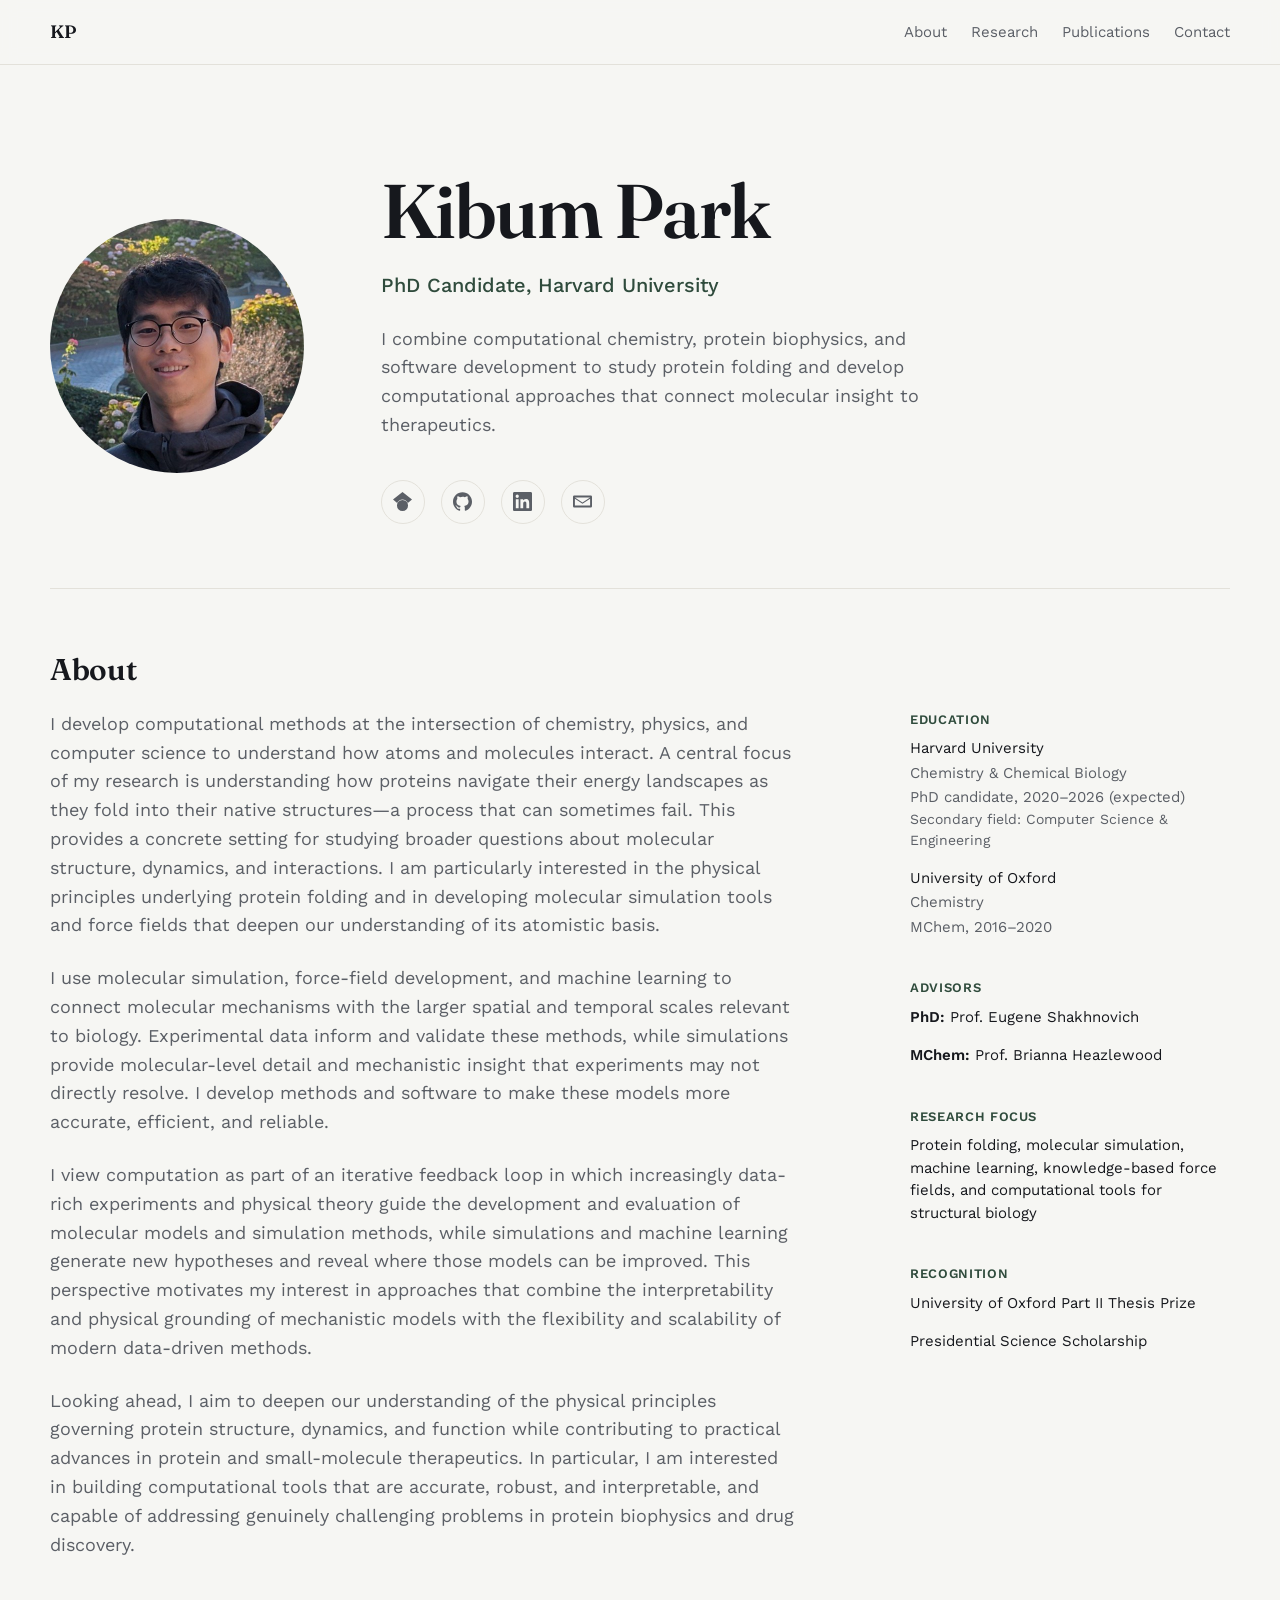
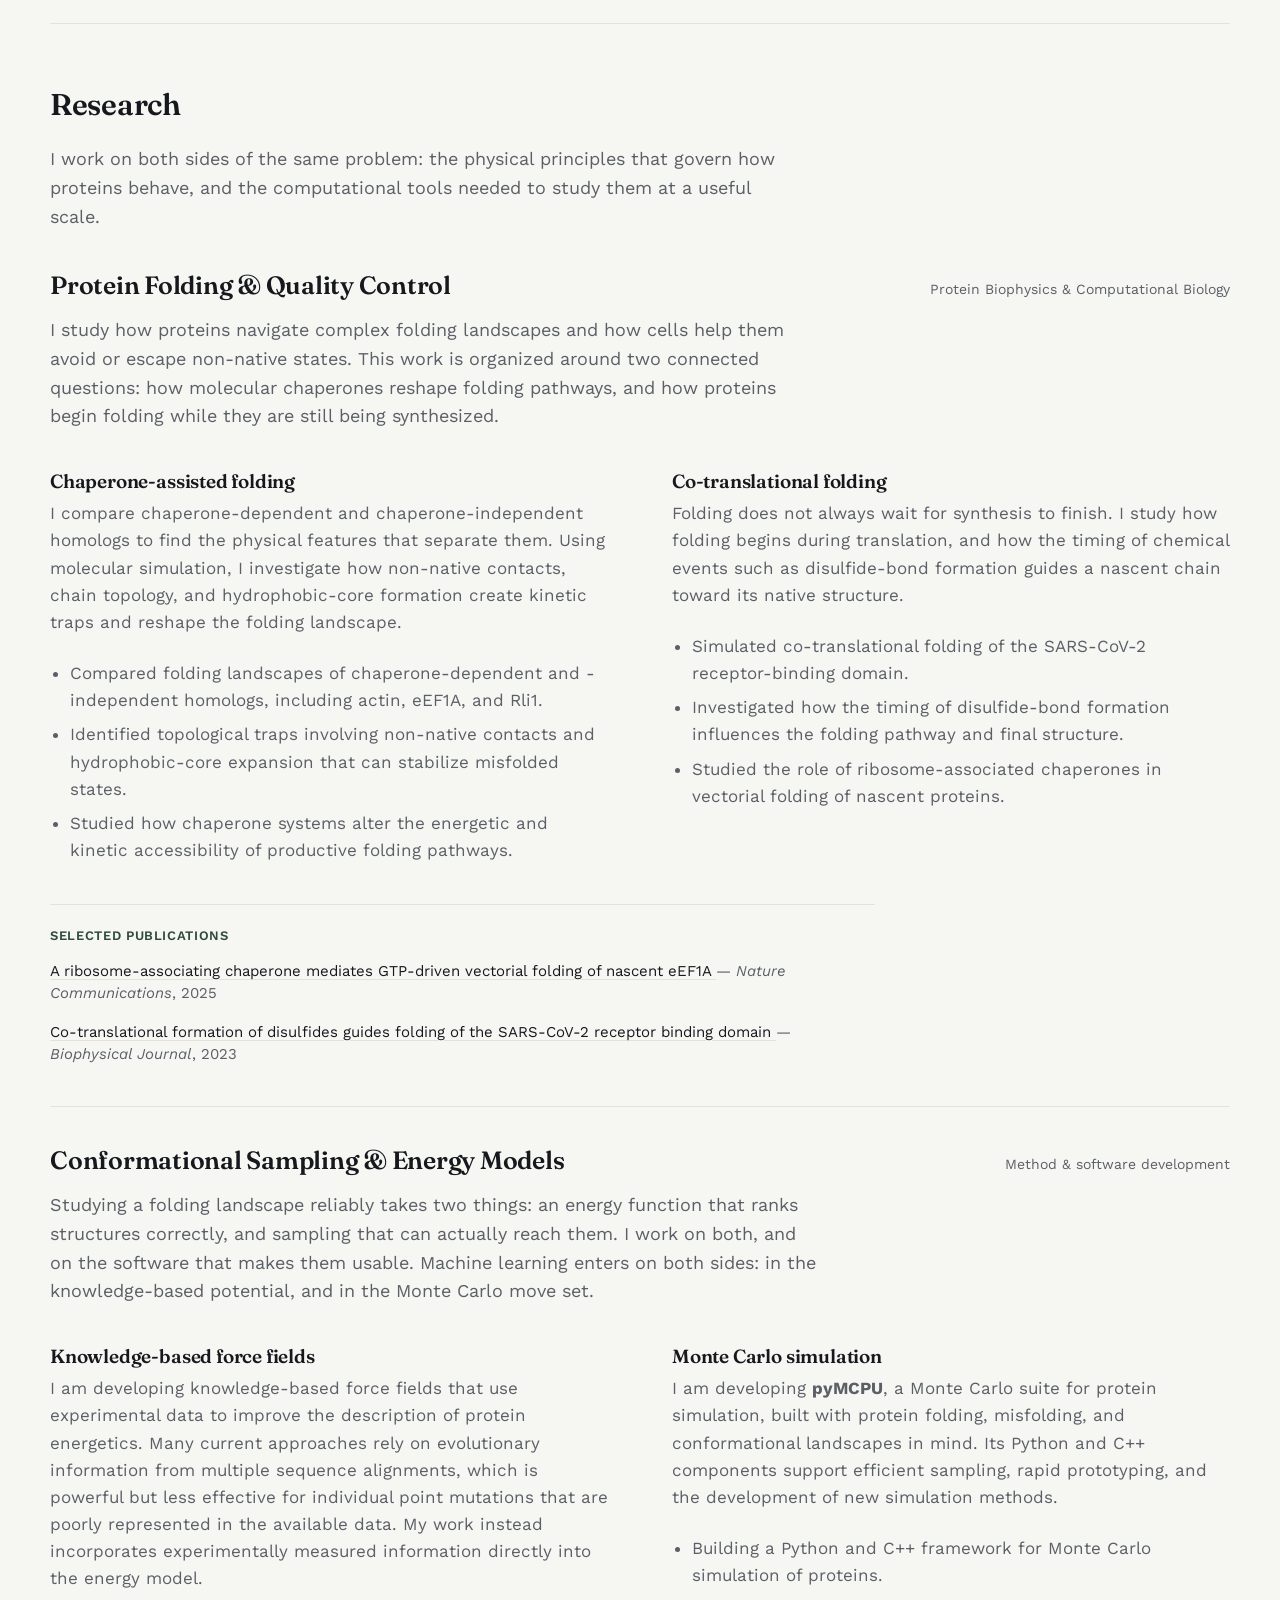
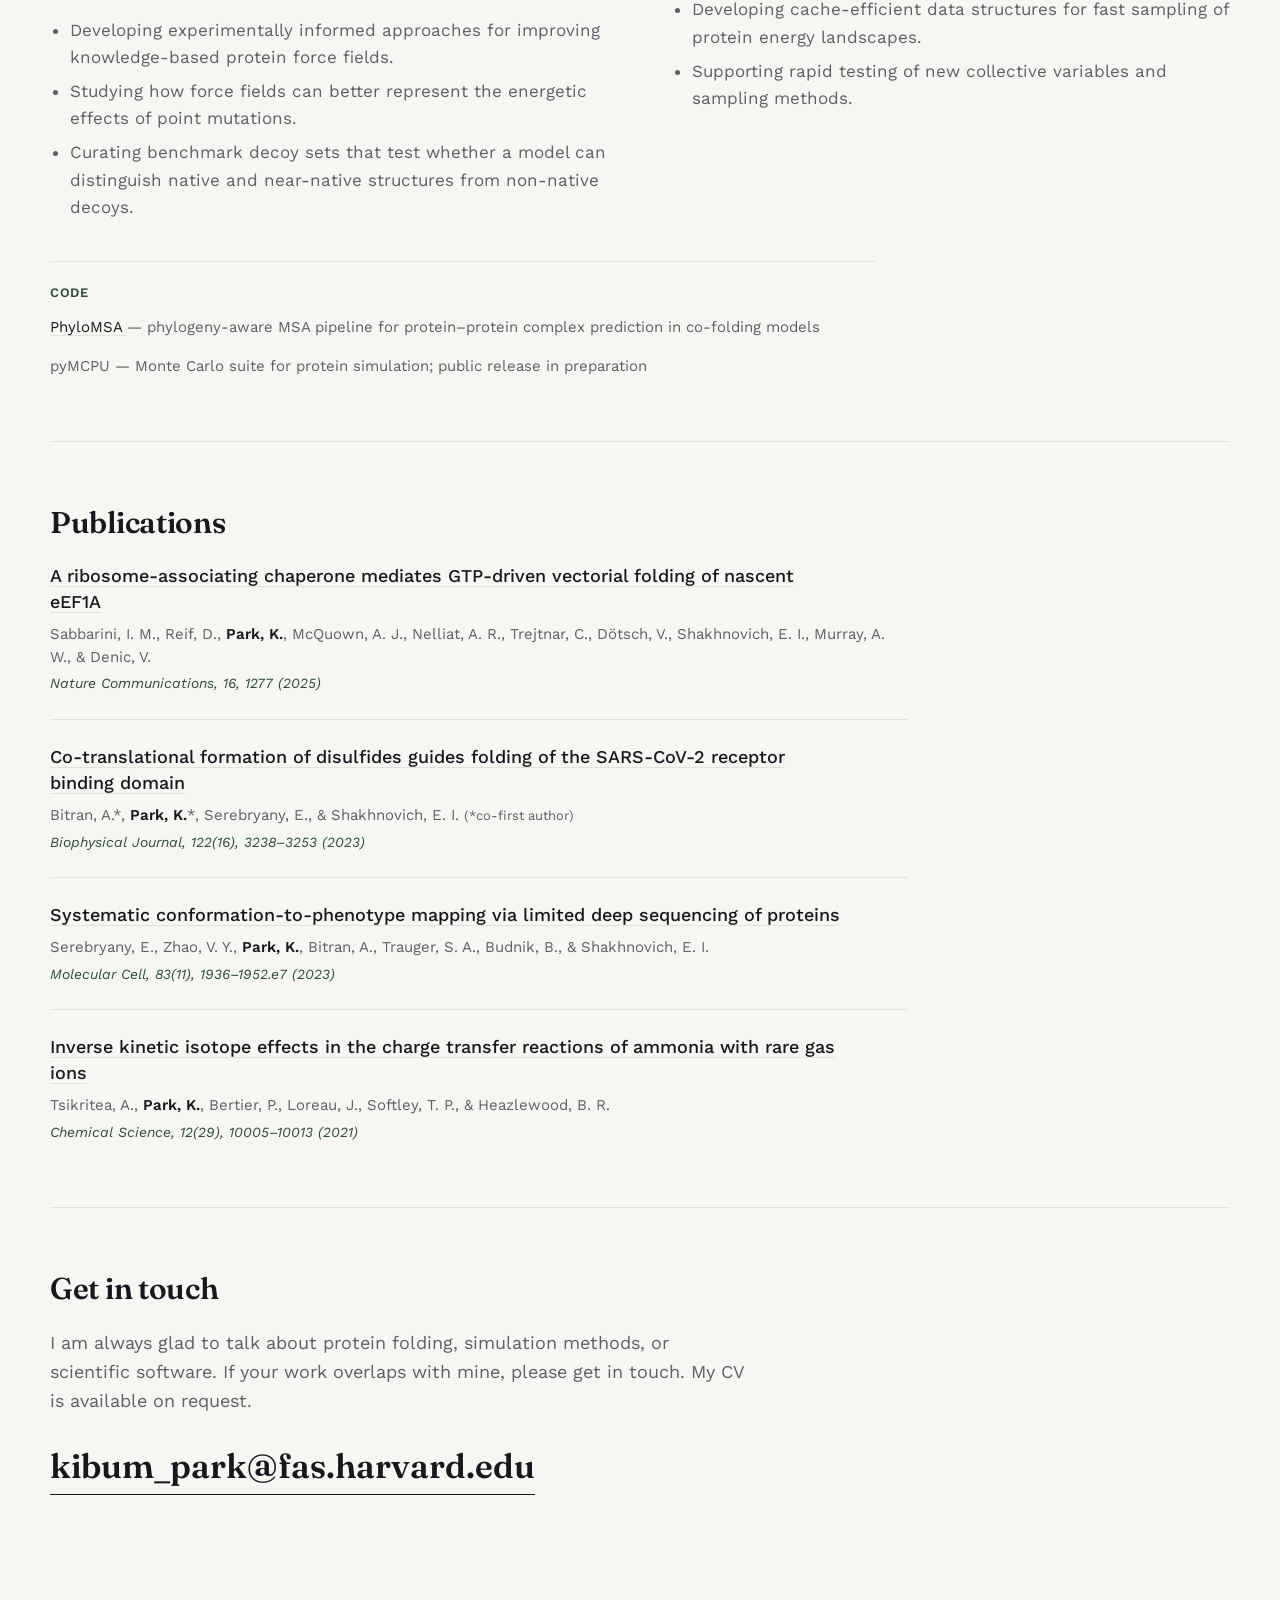
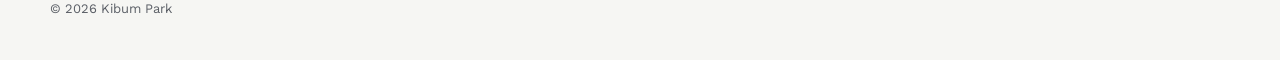
==== index.html @ ed10f39c "About section updated" ====
<!doctype html>
<html lang="en">
<head>
  <meta charset="UTF-8" />
  <meta name="viewport" content="width=device-width, initial-scale=1.0" />

  <title>Kibum Park — Computational Chemistry and Protein Biophysics</title>

  <meta
    name="description"
    content="Kibum Park is a computational chemist (PhD candidate at Harvard) studying protein folding and quality control specialized in molecular simulation, knowledge-based force fields development, and scientific software engineering."
  />
  <meta name="author" content="Kibum Park" />
  <link rel="canonical" href="https://kibumpark-chem.github.io/" />

  <meta property="og:type" content="website" />
  <meta property="og:url" content="https://kibumpark-chem.github.io/" />
  <meta property="og:title" content="Kibum Park — Computational Chemistry and Protein Biophysics" />
  <meta
    property="og:description"
    content="PhD candidate at Harvard studying protein folding and quality control through molecular simulation, knowledge-based force fields, and scientific software development."
  />
  <meta property="og:image" content="https://kibumpark-chem.github.io/resources/main/photo.jpg" />
  <meta name="twitter:card" content="summary" />

  <link rel="preconnect" href="https://fonts.googleapis.com" />
  <link rel="preconnect" href="https://fonts.gstatic.com" crossorigin />

  <link
    href="https://fonts.googleapis.com/css2?family=Fraunces:opsz,wght@9..144,600&family=Work+Sans:wght@400;500;600&display=swap"
    rel="stylesheet"
  />

  <link rel="stylesheet" href="style.css" />
</head>

<body>
  <a class="skip-link" href="#main">Skip to content</a>

  <header class="site-header">
    <div class="wrap header-row">
      <a class="mark" href="#top" aria-label="Back to top">KP</a>

      <nav class="nav" aria-label="Primary navigation">
        <a href="#about">About</a>
        <a href="#research">Research</a>
        <a href="#publications">Publications</a>
        <a href="#contact">Contact</a>
      </nav>
    </div>
  </header>

  <main id="main">

    <!-- Hero -->
    <section id="top" class="hero wrap">
      <div class="hero-inner">
        <img
          class="avatar reveal"
          style="--d:0"
          src="resources/main/photo.jpg"
          alt="Portrait of Kibum Park"
          width="508"
          height="508"
        />

        <div class="hero-text">
          <h1 class="hero-name">
            <span class="reveal" style="--d:1">Kibum Park</span>
          </h1>

          <p class="hero-role reveal" style="--d:2">
            PhD Candidate, Harvard University
          </p>

          <p class="hero-line reveal" style="--d:3">
            I combine computational chemistry, protein biophysics, and software development to study protein folding and develop computational approaches that connect molecular insight to therapeutics.
          </p>

          <ul class="hero-social reveal" style="--d:4">
            <li>
              <a
                href="https://scholar.google.com/citations?user=rkS5slAAAAAJ"
                target="_blank"
                rel="noopener"
                aria-label="Google Scholar profile"
                title="Google Scholar"
              >
                <svg viewBox="0 0 24 24" aria-hidden="true" focusable="false">
                  <path d="M5.242 13.769L0 9.5 12 0l12 9.5-5.242 4.269C17.548 11.249 14.978 9.5 12 9.5c-2.977 0-5.548 1.748-6.758 4.269zM12 10a7 7 0 1 0 0 14 7 7 0 0 0 0-14z" />
                </svg>
              </a>
            </li>

            <li>
              <a
                href="https://github.com/kibumpark-chem"
                target="_blank"
                rel="noopener"
                aria-label="GitHub profile"
                title="GitHub"
              >
                <svg viewBox="0 0 24 24" aria-hidden="true" focusable="false">
                  <path d="M12 .297c-6.63 0-12 5.373-12 12 0 5.303 3.438 9.8 8.205 11.385.6.113.82-.258.82-.577 0-.285-.01-1.04-.015-2.04-3.338.724-4.042-1.61-4.042-1.61C4.422 18.07 3.633 17.7 3.633 17.7c-1.087-.744.084-.729.084-.729 1.205.084 1.838 1.236 1.838 1.236 1.07 1.835 2.809 1.305 3.495.998.108-.776.417-1.305.76-1.605-2.665-.3-5.466-1.332-5.466-5.93 0-1.31.465-2.38 1.235-3.22-.135-.303-.54-1.523.105-3.176 0 0 1.005-.322 3.3 1.23a11.5 11.5 0 0 1 3-.405c1.02.006 2.04.138 3 .405 2.28-1.552 3.285-1.23 3.285-1.23.645 1.653.24 2.873.12 3.176.765.84 1.23 1.91 1.23 3.22 0 4.61-2.805 5.625-5.475 5.92.42.36.81 1.096.81 2.22 0 1.606-.015 2.896-.015 3.286 0 .315.21.69.825.57C20.565 22.092 24 17.592 24 12.297c0-6.627-5.373-12-12-12" />
                </svg>
              </a>
            </li>

            <li>
              <a
                href="https://www.linkedin.com/in/kibum-park/"
                target="_blank"
                rel="noopener"
                aria-label="LinkedIn profile"
                title="LinkedIn"
              >
                <svg viewBox="0 0 24 24" aria-hidden="true" focusable="false">
                  <path d="M20.447 20.452h-3.554v-5.569c0-1.328-.027-3.037-1.852-3.037-1.853 0-2.136 1.445-2.136 2.939v5.667H9.351V9h3.414v1.561h.046c.477-.9 1.637-1.85 3.37-1.85 3.601 0 4.267 2.37 4.267 5.455v6.286zM5.337 7.433a2.062 2.062 0 1 1 0-4.125 2.062 2.062 0 0 1 0 4.125zm1.782 13.019H3.555V9h3.564v11.452zM22.225 0H1.771C.792 0 0 .774 0 1.729v20.542C0 23.227.792 24 1.771 24h20.451C23.2 24 24 23.227 24 22.271V1.729C24 .774 23.2 0 22.222 0h.003z" />
                </svg>
              </a>
            </li>

            <li>
              <a
                href="mailto:kibum_park@fas.harvard.edu"
                aria-label="Email Kibum Park"
                title="Email"
              >
                <svg viewBox="0 0 24 24" aria-hidden="true" focusable="false">
                  <path d="M1.5 4.5h21A1.5 1.5 0 0 1 24 6v12a1.5 1.5 0 0 1-1.5 1.5h-21A1.5 1.5 0 0 1 0 18V6a1.5 1.5 0 0 1 1.5-1.5zm.9 2.4L12 13.2l9.6-6.3H2.4zM21.6 17.1V8.4L12 14.7 2.4 8.4v8.7h19.2z" />
                </svg>
              </a>
            </li>
          </ul>
        </div>
      </div>
    </section>

    <!-- About -->
    <section id="about" class="about wrap">
      <h2>About</h2>

      <div class="about-grid">
        <div class="about-bio">
          <p>
            I develop computational methods at the intersection of chemistry, physics, and computer science to understand how atoms and molecules interact. A central focus of my research is understanding how proteins navigate their energy landscapes as they fold into their native structures—a process that can sometimes fail. This provides a concrete setting for studying broader questions about molecular structure, dynamics, and interactions. I am particularly interested in the physical principles underlying protein folding and in developing molecular simulation tools and force fields that deepen our understanding of its atomistic basis.
          </p>

          <p>
            I use molecular simulation, force-field development, and machine learning to connect molecular mechanisms with the larger spatial and temporal scales relevant to biology. Experimental data inform and validate these methods, while simulations provide molecular-level detail and mechanistic insight that experiments may not directly resolve. I develop methods and software to make these models more accurate, efficient, and reliable.
          </p>

          <p>
            I view computation as part of an iterative feedback loop in which increasingly data-rich experiments and physical theory guide the development and evaluation of molecular models and simulation methods, while simulations and machine learning generate new hypotheses and reveal where those models can be improved. This perspective motivates my interest in approaches that combine the interpretability and physical grounding of mechanistic models with the flexibility and scalability of modern data-driven methods.
          </p>

          <p>
            Looking ahead, I aim to deepen our understanding of the physical principles governing protein structure, dynamics, and function while contributing to practical advances in protein and small-molecule therapeutics. In particular, I am interested in building computational tools that are accurate, robust, and interpretable, and capable of addressing genuinely challenging problems in protein biophysics and drug discovery.
          </p>
        </div>

        <dl class="about-facts">
          <div>
            <dt>Education</dt>

            <dd>
              Harvard University
              <span class="fact-meta">Chemistry &amp; Chemical Biology</span>
              <span class="fact-meta">PhD candidate, 2020&ndash;2026 (expected)</span>
              <span class="fact-detail">
                Secondary field: Computer Science &amp; Engineering
              </span>
            </dd>

            <dd>
              University of Oxford
              <span class="fact-meta">Chemistry</span>
              <span class="fact-meta">MChem, 2016&ndash;2020</span>
            </dd>
          </div>

          <div>
            <dt>Advisors</dt>

            <dd><span class="fact-label">PhD:</span> Prof. Eugene Shakhnovich</dd>
            <dd><span class="fact-label">MChem:</span> Prof. Brianna Heazlewood</dd>
          </div>

          <div>
            <dt>Research focus</dt>

            <dd>
              Protein folding, molecular simulation, machine learning,
              knowledge-based force fields, and computational tools for
              structural biology
            </dd>
          </div>

          <div>
            <dt>Recognition</dt>

            <dd>University of Oxford Part II Thesis Prize</dd>
            <dd>Presidential Science Scholarship</dd>
          </div>
        </dl>
      </div>
    </section>

    <!-- Research -->
    <section id="research" class="work wrap">
      <h2>Research</h2>

      <p class="section-intro">
        I work on both sides of the same problem: the physical principles that
        govern how proteins behave, and the computational tools needed to study
        them at a useful scale.
      </p>

      <ul class="project-list">

        <!-- Project 1 -->
        <li class="project">
          <div class="project-head">
            <h3>Protein Folding &amp; Quality Control</h3>
            <span class="project-meta">Protein Biophysics &amp; Computational Biology</span>
          </div>

          <p class="project-desc">
            I study how proteins navigate complex folding landscapes and how
            cells help them avoid or escape non-native states. This work is
            organized around two connected questions: how molecular chaperones
            reshape folding pathways, and how proteins begin folding while they
            are still being synthesized.
          </p>

          <div class="project-subtopics">

            <div class="project-subtopic">
              <h4>Chaperone-assisted folding</h4>

              <p>
                I compare chaperone-dependent and chaperone-independent
                homologs to find the physical features that separate them.
                Using molecular simulation, I investigate how non-native
                contacts, chain topology, and hydrophobic-core formation
                create kinetic traps and reshape the folding landscape.
              </p>

              <ul class="project-bullets">
                <li>
                  Compared folding landscapes of chaperone-dependent and
                  -independent homologs, including actin, eEF1A, and Rli1.
                </li>
                <li>
                  Identified topological traps involving non-native contacts
                  and hydrophobic-core expansion that can stabilize misfolded
                  states.
                </li>
                <li>
                  Studied how chaperone systems alter the energetic and
                  kinetic accessibility of productive folding pathways.
                </li>
              </ul>
            </div>

            <div class="project-subtopic">
              <h4>Co-translational folding</h4>

              <p>
                Folding does not always wait for synthesis to finish. I study
                how folding begins during translation, and how the timing of
                chemical events such as disulfide-bond formation guides a
                nascent chain toward its native structure.
              </p>

              <ul class="project-bullets">
                <li>
                  Simulated co-translational folding of the SARS-CoV-2
                  receptor-binding domain.
                </li>
                <li>
                  Investigated how the timing of disulfide-bond formation
                  influences the folding pathway and final structure.
                </li>
                <li>
                  Studied the role of ribosome-associated chaperones in
                  vectorial folding of nascent proteins.
                </li>
              </ul>
            </div>

          </div>

          <div class="selected-publications">
            <h4>Selected publications</h4>

            <ul>
              <li>
                <a
                  href="https://doi.org/10.1038/s41467-025-56489-3"
                  target="_blank"
                  rel="noopener"
                >
                  A ribosome-associating chaperone mediates GTP-driven vectorial
                  folding of nascent eEF1A
                </a>
                <span>
                  — <em>Nature Communications</em>, 2025
                </span>
              </li>

              <li>
                <a
                  href="https://doi.org/10.1016/j.bpj.2023.07.002"
                  target="_blank"
                  rel="noopener"
                >
                  Co-translational formation of disulfides guides folding of the
                  SARS-CoV-2 receptor binding domain
                </a>
                <span>
                  — <em>Biophysical Journal</em>, 2023
                </span>
              </li>
            </ul>
          </div>
        </li>

        <!-- Project 2 -->
        <li class="project">
          <div class="project-head">
            <h3>Conformational Sampling &amp; Energy Models</h3>
            <span class="project-meta">Method &amp; software development</span>
          </div>

          <p class="project-desc">
            Studying a folding landscape reliably takes two things: an energy
            function that ranks structures correctly, and sampling that can
            actually reach them. I work on both, and on the software that makes
            them usable. Machine learning enters on both sides: in the
            knowledge-based potential, and in the Monte Carlo move set.
          </p>

          <div class="project-subtopics">

            <div class="project-subtopic">
              <h4>Knowledge-based force fields</h4>

              <p>
                I am developing knowledge-based force fields that use
                experimental data to improve the description of protein
                energetics. Many current approaches rely on evolutionary
                information from multiple sequence alignments, which is powerful
                but less effective for individual point mutations that are poorly
                represented in the available data. My work instead incorporates
                experimentally measured information directly into the energy
                model.
              </p>

              <ul class="project-bullets">
                <li>
                  Developing experimentally informed approaches for improving
                  knowledge-based protein force fields.
                </li>
                <li>
                  Studying how force fields can better represent the energetic
                  effects of point mutations.
                </li>
                <li>
                  Curating benchmark decoy sets that test whether a model can
                  distinguish native and near-native structures from non-native
                  decoys.
                </li>
              </ul>
            </div>

            <div class="project-subtopic">
              <h4>Monte Carlo simulation</h4>

              <p>
                I am developing <strong>pyMCPU</strong>, a Monte Carlo suite for
                protein simulation, built with protein folding, misfolding, and
                conformational landscapes in mind. Its Python and C++ components
                support efficient sampling, rapid prototyping, and the
                development of new simulation methods.
              </p>

              <ul class="project-bullets">
                <li>
                  Building a Python and C++ framework for Monte Carlo simulation
                  of proteins.
                </li>
                <li>
                  Developing cache-efficient data structures for fast sampling of
                  protein energy landscapes.
                </li>
                <li>
                  Supporting rapid testing of new collective variables and
                  sampling methods.
                </li>
              </ul>
            </div>

          </div>

          <div class="selected-publications">
            <h4>Code</h4>

            <ul>
              <li>
                <a
                  href="https://github.com/kibumpark-chem/PhyloMSA"
                  target="_blank"
                  rel="noopener"
                >
                  PhyloMSA
                </a>
                <span>
                  &mdash; phylogeny-aware MSA pipeline for protein&ndash;protein
                  complex prediction in co-folding models
                </span>
              </li>

              <li>
                pyMCPU
                <span>
                  &mdash; Monte Carlo suite for protein simulation;
                  public release in preparation
                </span>
              </li>
            </ul>
          </div>
        </li>

      </ul>
    </section>

    <!-- Publications -->
    <section id="publications" class="work wrap">
      <h2>Publications</h2>

      <ul class="pub-list">

        <li class="pub">
          <p class="pub-title">
            <a
              href="https://doi.org/10.1038/s41467-025-56489-3"
              target="_blank"
              rel="noopener"
            >
              A ribosome-associating chaperone mediates GTP-driven vectorial
              folding of nascent eEF1A
            </a>
          </p>

          <p class="pub-authors">
            Sabbarini, I. M., Reif, D., <strong>Park, K.</strong>,
            McQuown, A. J., Nelliat, A. R., Trejtnar, C., Dötsch, V., Shakhnovich, E. I., Murray, A. W., &amp; Denic, V.
          </p>

          <p class="pub-venue">
            <em>Nature Communications</em>, 16, 1277 (2025)
          </p>
        </li>

        <li class="pub">
          <p class="pub-title">
            <a
              href="https://doi.org/10.1016/j.bpj.2023.07.002"
              target="_blank"
              rel="noopener"
            >
              Co-translational formation of disulfides guides folding of the
              SARS-CoV-2 receptor binding domain
            </a>
          </p>

          <p class="pub-authors">
            Bitran, A.*, <strong>Park, K.</strong>*, Serebryany, E., &amp;
            Shakhnovich, E. I.
            <span class="pub-note">(*co-first author)</span>
          </p>

          <p class="pub-venue">
            <em>Biophysical Journal</em>, 122(16), 3238–3253 (2023)
          </p>
        </li>

        <li class="pub">
          <p class="pub-title">
            <a
              href="https://doi.org/10.1016/j.molcel.2023.05.006"
              target="_blank"
              rel="noopener"
            >
              Systematic conformation-to-phenotype mapping via limited deep
              sequencing of proteins
            </a>
          </p>

          <p class="pub-authors">
            Serebryany, E., Zhao, V. Y., <strong>Park, K.</strong>, Bitran, A.,
            Trauger, S. A., Budnik, B., &amp; Shakhnovich, E. I.
          </p>

          <p class="pub-venue">
            <em>Molecular Cell</em>, 83(11), 1936–1952.e7 (2023)
          </p>
        </li>

        <li class="pub last-visible-publication">
          <p class="pub-title">
            <a
              href="https://doi.org/10.1039/D1SC01652K"
              target="_blank"
              rel="noopener"
            >
              Inverse kinetic isotope effects in the charge transfer reactions
              of ammonia with rare gas ions
            </a>
          </p>

          <p class="pub-authors">
            Tsikritea, A., <strong>Park, K.</strong>, Bertier, P., Loreau, J.,
            Softley, T. P., &amp; Heazlewood, B. R.
          </p>

          <p class="pub-venue">
            <em>Chemical Science</em>, 12(29), 10005–10013 (2021)
          </p>
        </li>

        <li class="pub hidden-publication">
          <p class="pub-title">
            pyMCPU: Monte Carlo utilities for fast sampling of protein folding
            landscapes
          </p>

          <p class="pub-authors">
            <strong>Park, K.</strong>, &amp; Shakhnovich, E. I.
          </p>

          <p class="pub-venue">In preparation</p>
        </li>

        <li class="pub hidden-publication">
          <p class="pub-title">
            A cooperative chaperone network tunes the folding energy landscape
            of actin isoforms
          </p>

          <p class="pub-authors">
            Park, J., Kim, H., Park, J., Gestaut, D., <strong>Park, K.</strong>,
            Zhang, S., Crider, A., Shakhnovich, E. I., Frydman, J., &amp; Roh, S.
          </p>

          <p class="pub-venue">In preparation</p>
        </li>

        <li class="pub hidden-publication">
          <p class="pub-title">
            Ataxin-10 proteins are chaperones dedicated to ABCE1 biogenesis in
            eukaryotes
          </p>

          <p class="pub-authors">
            Barba-Aliaga, M., <strong>Park, K.</strong>, et al.,
            Shakhnovich, E. I., &amp; Denic, V.
          </p>

          <p class="pub-venue">In preparation</p>
        </li>

      </ul>
    </section>

    <!-- Contact -->
    <section id="contact" class="contact wrap">
      <h2>Get in touch</h2>

      <p class="contact-line">
        I am always glad to talk about protein folding, simulation methods, or
        scientific software. If your work overlaps with mine, please get in
        touch. My CV is available on request.
      </p>

      <a class="contact-email" href="mailto:kibum_park@fas.harvard.edu">
        kibum_park@fas.harvard.edu
      </a>
    </section>
  </main>

  <footer class="site-footer wrap">
    <p>&copy; <span id="year">2026</span> Kibum Park</p>
  </footer>

  <script src="script.js"></script>
</body>
</html>
---- style.css ----
/* -------------------------------------------------
   Tokens
------------------------------------------------- */
:root {
  --paper: #f6f6f3;
  --ink: #16181d;
  --ink-soft: #5b5f66;
  --line: #e3e1da;
  --accent: #2f4b3c;
  --accent-soft: #eef1ec;

  --font-display: "Fraunces", ui-serif, Georgia, serif;
  --font-body: "Work Sans", ui-sans-serif, system-ui, sans-serif;

  --content-width: 1180px;
  --gutter: 32px;

  /* Full height of the sticky header, its 1px bottom border included. */
  --header-h: 65px;

  --space-1: 8px;
  --space-2: 16px;
  --space-3: 24px;
  --space-4: 40px;
  --space-5: 64px;
  --space-6: 104px;
}

/* -------------------------------------------------
   Reset & base
------------------------------------------------- */
*,
*::before,
*::after {
  box-sizing: border-box;
}

html {
  scroll-behavior: smooth;
  -webkit-text-size-adjust: 100%;
}

body {
  margin: 0;
  background: var(--paper);
  color: var(--ink);
  font-family: var(--font-body);
  font-size: 17px;
  line-height: 1.6;
  -webkit-font-smoothing: antialiased;
}

img {
  display: block;
  max-width: 100%;
}

h1,
h2,
h3,
h4 {
  margin: 0;
  font-family: var(--font-display);
  font-weight: 600;
  line-height: 1.1;
}

p {
  margin: 0;
}

a {
  color: inherit;
}

ul,
ol,
dl {
  margin: 0;
  padding: 0;
  list-style: none;
}

dd {
  margin: 0;
}

button,
input,
textarea,
select {
  font: inherit;
}

/* -------------------------------------------------
   Layout
------------------------------------------------- */
.wrap {
  width: min(calc(100% - 2 * var(--gutter)), var(--content-width));
  margin-inline: auto;
}

/* Where an anchor jump parks a section. script.js reads this exact computed
   value for its scroll-spy line, so the two cannot drift apart. It is set
   unconditionally, not on :target, so the script can read it at any time. */
main section[id],
:target {
  scroll-margin-top: calc(var(--header-h) + var(--space-3));
}

/* -------------------------------------------------
   Accessibility
------------------------------------------------- */
:focus-visible {
  outline: 2px solid var(--accent);
  outline-offset: 4px;
}

.skip-link {
  position: absolute;
  left: -9999px;
  top: 0;
  z-index: 100;
  padding: var(--space-1) var(--space-2);
  background: var(--ink);
  color: var(--paper);
  text-decoration: none;
}

.skip-link:focus {
  left: var(--gutter);
  top: var(--space-1);
}

/* -------------------------------------------------
   Header / navigation
------------------------------------------------- */
.site-header {
  position: sticky;
  top: 0;
  z-index: 10;
  border-bottom: 1px solid var(--line);
  background: color-mix(in srgb, var(--paper) 92%, transparent);
  backdrop-filter: blur(8px);
}

.header-row {
  display: flex;
  align-items: center;
  justify-content: space-between;
  min-height: calc(var(--header-h) - 1px);
}

.mark {
  font-family: var(--font-display);
  font-size: 18px;
  font-weight: 600;
  text-decoration: none;
}

.nav {
  display: flex;
  align-items: center;
  gap: var(--space-3);
}

.nav a {
  position: relative;
  padding: 4px 0;
  color: var(--ink-soft);
  font-size: 15px;
  text-decoration: none;
}

.nav a::after {
  position: absolute;
  right: 100%;
  bottom: 0;
  left: 0;
  height: 1px;
  background: var(--ink);
  content: "";
  transition: right 0.2s ease;
}

.nav a:hover,
.nav a.active {
  color: var(--ink);
}

.nav a:hover::after,
.nav a.active::after {
  right: 0;
}

/* -------------------------------------------------
   Hero
------------------------------------------------- */
.hero {
  /* The portrait rides the same 7vw progression as the display name (~3x its
     size) so the two stay in proportion at every width, rather than the picture
     stepping between fixed sizes while the type scales fluidly. Its own floor
     and cap keep it from shrinking to a thumbnail or outgrowing the text block. */
  --hero-name-size: clamp(42px, 7vw, 76px);
  --avatar-size: clamp(160px, 23vw, 254px);

  padding-top: var(--space-6);
  padding-bottom: var(--space-5);
}

.hero-inner {
  display: flex;
  align-items: center;
  gap: clamp(var(--space-4), 6vw, var(--space-6));
}

.hero-text {
  min-width: 0;
}

.avatar {
  width: var(--avatar-size);
  /* height:auto is required: the width/height HTML attributes apply as
     presentational hints, so without it the 508px height attribute wins. */
  height: auto;
  flex: 0 0 auto;
  aspect-ratio: 1;
  border-radius: 50%;
  background-color: var(--accent-soft);
  object-fit: cover;
  object-position: center;
}

.hero-name {
  font-size: var(--hero-name-size);
  letter-spacing: -0.02em;
}

/* The animated span needs to be a block so it can be offset vertically. */
.hero-name .reveal {
  display: block;
}

.hero-role {
  margin-top: var(--space-2);
  color: var(--accent);
  font-size: 20px;
  font-weight: 500;
}

.hero-line {
  max-width: 54ch;
  margin-top: var(--space-3);
  color: var(--ink-soft);
  font-size: 18px;
}


/* -------------------------------------------------
   Hero social links
------------------------------------------------- */
.hero-social {
  display: flex;
  flex-wrap: wrap;
  gap: var(--space-2);
  margin-top: var(--space-4);
}

.hero-social a {
  display: grid;
  place-items: center;
  width: 44px;
  height: 44px;
  border: 1px solid var(--line);
  border-radius: 50%;
  color: var(--ink-soft);
  transition:
    color 0.2s ease,
    border-color 0.2s ease,
    background-color 0.2s ease,
    transform 0.2s ease;
}

.hero-social a:hover {
  border-color: var(--accent);
  background: var(--accent-soft);
  color: var(--accent);
  transform: translateY(-2px);
}

.hero-social svg {
  width: 19px;
  height: 19px;
  fill: currentColor;
}

/* -------------------------------------------------
   Reveal animation
------------------------------------------------- */
.reveal {
  opacity: 0;
  transform: translateY(10px);
  animation: rise 0.6s ease forwards;
  animation-delay: calc(var(--d) * 110ms + 80ms);
}

@keyframes rise {
  to {
    opacity: 1;
    transform: translateY(0);
  }
}

@media (prefers-reduced-motion: reduce) {
  html {
    scroll-behavior: auto;
  }

  .reveal {
    opacity: 1;
    transform: none;
    animation: none;
  }

  .hero-social a,
  .hero-social a:hover {
    transition: none;
    transform: none;
  }
}

/* -------------------------------------------------
   Sections
------------------------------------------------- */
section h2 {
  margin-bottom: var(--space-3);
  font-size: 30px;
  letter-spacing: -0.01em;
}

.work,
.about,
.contact {
  padding-top: var(--space-5);
  padding-bottom: var(--space-5);
  border-top: 1px solid var(--line);
}

.section-intro {
  max-width: 68ch;
  margin-bottom: var(--space-4);
  color: var(--ink-soft);
  font-size: 18px;
}

/* -------------------------------------------------
   About
------------------------------------------------- */
.about-grid {
  display: grid;
  grid-template-columns: minmax(0, 1fr) minmax(240px, 320px);
  gap: clamp(var(--space-4), 6vw, var(--space-6));
  align-items: start;
}

.about-bio {
  display: grid;
  gap: var(--space-3);
  max-width: 68ch;
  color: var(--ink-soft);
  font-size: 18px;
}

.about-facts {
  display: grid;
  gap: var(--space-4);
  font-size: 15px;
  line-height: 1.5;
}

.about-facts dt {
  margin-bottom: var(--space-1);
  color: var(--accent);
  font-size: 13px;
  font-weight: 600;
  letter-spacing: 0.05em;
  text-transform: uppercase;
}

.about-facts dd + dd {
  margin-top: var(--space-2);
}

/* Secondary lines inside a fact: degree, dates, sub-field. */
.fact-meta,
.fact-detail {
  display: block;
  color: var(--ink-soft);
}

.fact-meta {
  margin-top: 2px;
}

.fact-detail {
  font-size: 14px;
}

.fact-label {
  font-weight: 600;
}

/* -------------------------------------------------
   Research / project list
------------------------------------------------- */
.project-list {
  display: grid;
}

.project {
  padding: var(--space-4) 0;
  border-bottom: 1px solid var(--line);
}

.project:first-child {
  padding-top: 0;
}

.project:last-child {
  padding-bottom: 0;
  border-bottom: none;
}

.project-head {
  display: flex;
  align-items: baseline;
  justify-content: space-between;
  gap: var(--space-3);
}

.project-head h3 {
  font-size: 25px;
  letter-spacing: -0.01em;
}

.project-meta {
  flex: 0 0 auto;
  color: var(--ink-soft);
  font-size: 14px;
  white-space: nowrap;
}

.project-desc {
  max-width: 70ch;
  margin-top: var(--space-2);
  color: var(--ink-soft);
  font-size: 18px;
}

.project-bullets {
  display: grid;
  max-width: 70ch;
  gap: 7px;
  margin-top: var(--space-3);
  padding-left: 20px;
}

.project-bullets li {
  color: var(--ink-soft);
  list-style: disc;
}

/* -------------------------------------------------
   Project subtopics
------------------------------------------------- */
.project-subtopics {
  display: grid;
  grid-template-columns: repeat(2, minmax(0, 1fr));
  gap: var(--space-5);
  margin-top: var(--space-4);
}

.project-subtopic h4 {
  font-size: 19px;
  letter-spacing: -0.01em;
}

.project-subtopic p {
  max-width: 62ch;
  margin-top: var(--space-1);
  color: var(--ink-soft);
}

/* -------------------------------------------------
   Selected publications inside projects
------------------------------------------------- */
.selected-publications {
  max-width: 75ch;
  margin-top: var(--space-4);
  padding-top: var(--space-3);
  border-top: 1px solid var(--line);
}

.selected-publications h4 {
  color: var(--accent);
  font-family: var(--font-body);
  font-size: 13px;
  font-weight: 600;
  letter-spacing: 0.05em;
  text-transform: uppercase;
}

.selected-publications ul {
  display: grid;
  gap: var(--space-2);
  margin-top: var(--space-2);
}

.selected-publications li {
  color: var(--ink-soft);
  font-size: 15px;
  line-height: 1.5;
}

.selected-publications a {
  color: var(--ink);
  text-decoration: underline;
  text-decoration-color: var(--line);
  text-underline-offset: 3px;
}

.selected-publications a:hover {
  color: var(--accent);
  text-decoration-color: var(--accent);
}

/* -------------------------------------------------
   Publications
------------------------------------------------- */
.pub-list {
  display: grid;
  max-width: 78ch;
}

.pub {
  padding: var(--space-3) 0;
  border-bottom: 1px solid var(--line);
}

.pub:first-child {
  padding-top: 0;
}

.pub:last-child {
  padding-bottom: 0;
  border-bottom: none;
}

.last-visible-publication {
  padding-bottom: 0;
  border-bottom: none;
}

.pub-title {
  max-width: 72ch;
  font-size: 18px;
  font-weight: 500;
  line-height: 1.45;
}

.pub-title a {
  text-decoration: underline;
  text-decoration-color: var(--line);
  text-underline-offset: 4px;
}

.pub-title a:hover {
  color: var(--accent);
  text-decoration-color: var(--accent);
}

.pub-authors {
  margin-top: var(--space-1);
  color: var(--ink-soft);
  font-size: 15px;
  line-height: 1.5;
}

.pub-authors strong {
  color: var(--ink);
  font-weight: 600;
}

.pub-note {
  color: var(--ink-soft);
  font-size: 13px;
}

.pub-venue {
  margin-top: 4px;
  color: var(--accent);
  font-size: 14px;
  font-style: italic;
}

.hidden-publication {
  display: none;
}

/* -------------------------------------------------
   Contact
------------------------------------------------- */
.contact-line {
  max-width: 64ch;
  color: var(--ink-soft);
  font-size: 18px;
}


.contact-email {
  display: inline-block;
  /* The address is one long unbreakable token, so it needs both a floor low
     enough for narrow screens and a hard wrap as a backstop. */
  max-width: 100%;
  margin-top: var(--space-3);
  border-bottom: 1px solid var(--ink);
  font-family: var(--font-display);
  font-size: clamp(19px, 5.4vw, 34px);
  font-weight: 600;
  overflow-wrap: anywhere;
  text-decoration: none;
}

.contact-email:hover {
  border-color: var(--accent);
  color: var(--accent);
}

/* -------------------------------------------------
   Footer
------------------------------------------------- */
.site-footer {
  padding-top: var(--space-4);
  padding-bottom: var(--space-4);
  color: var(--ink-soft);
  font-size: 13px;
}

/* -------------------------------------------------
   Responsive layout
------------------------------------------------- */
@media (max-width: 900px) {
  :root {
    --gutter: 28px;
  }

  .about-grid {
    grid-template-columns: minmax(0, 1fr) minmax(200px, 260px);
    gap: var(--space-4);
  }

  .project-subtopics {
    gap: var(--space-4);
  }
}

@media (max-width: 760px) {
  :root {
    --gutter: 24px;
  }

  .hero {
    padding-top: var(--space-5);
  }

  .hero-inner {
    align-items: flex-start;
    gap: var(--space-4);
  }

  .about-grid {
    grid-template-columns: 1fr;
    gap: var(--space-4);
  }

  .project-subtopics {
    grid-template-columns: 1fr;
    gap: var(--space-3);
  }
}

@media (max-width: 560px) {
  body {
    font-size: 16px;
  }

  .hero-inner {
    flex-direction: column;
    gap: var(--space-3);
  }

  .hero {
    --hero-name-size: clamp(40px, 13vw, 58px);
  }

  .hero-role {
    font-size: 18px;
  }

  .hero-line {
    font-size: 17px;
  }

  section h2 {
    font-size: 27px;
  }

  .project-head {
    align-items: flex-start;
    flex-direction: column;
    gap: 4px;
  }

  .project-head h3 {
    font-size: 23px;
  }

  .project-meta {
    font-size: 13px;
  }
}

@media (max-width: 420px) {
  :root {
    --gutter: 20px;
    --header-h: 57px;
  }

  .nav {
    gap: var(--space-2);
  }

  .nav a {
    font-size: 14px;
  }

  .hero-social a {
    width: 40px;
    height: 40px;
  }
}

/* Four nav labels plus the mark only just fit on the narrowest phones. */
@media (max-width: 380px) {
  :root {
    --gutter: 16px;
  }

  .mark {
    font-size: 16px;
  }

  .nav {
    gap: 10px;
  }

  .nav a {
    font-size: 13px;
  }
}
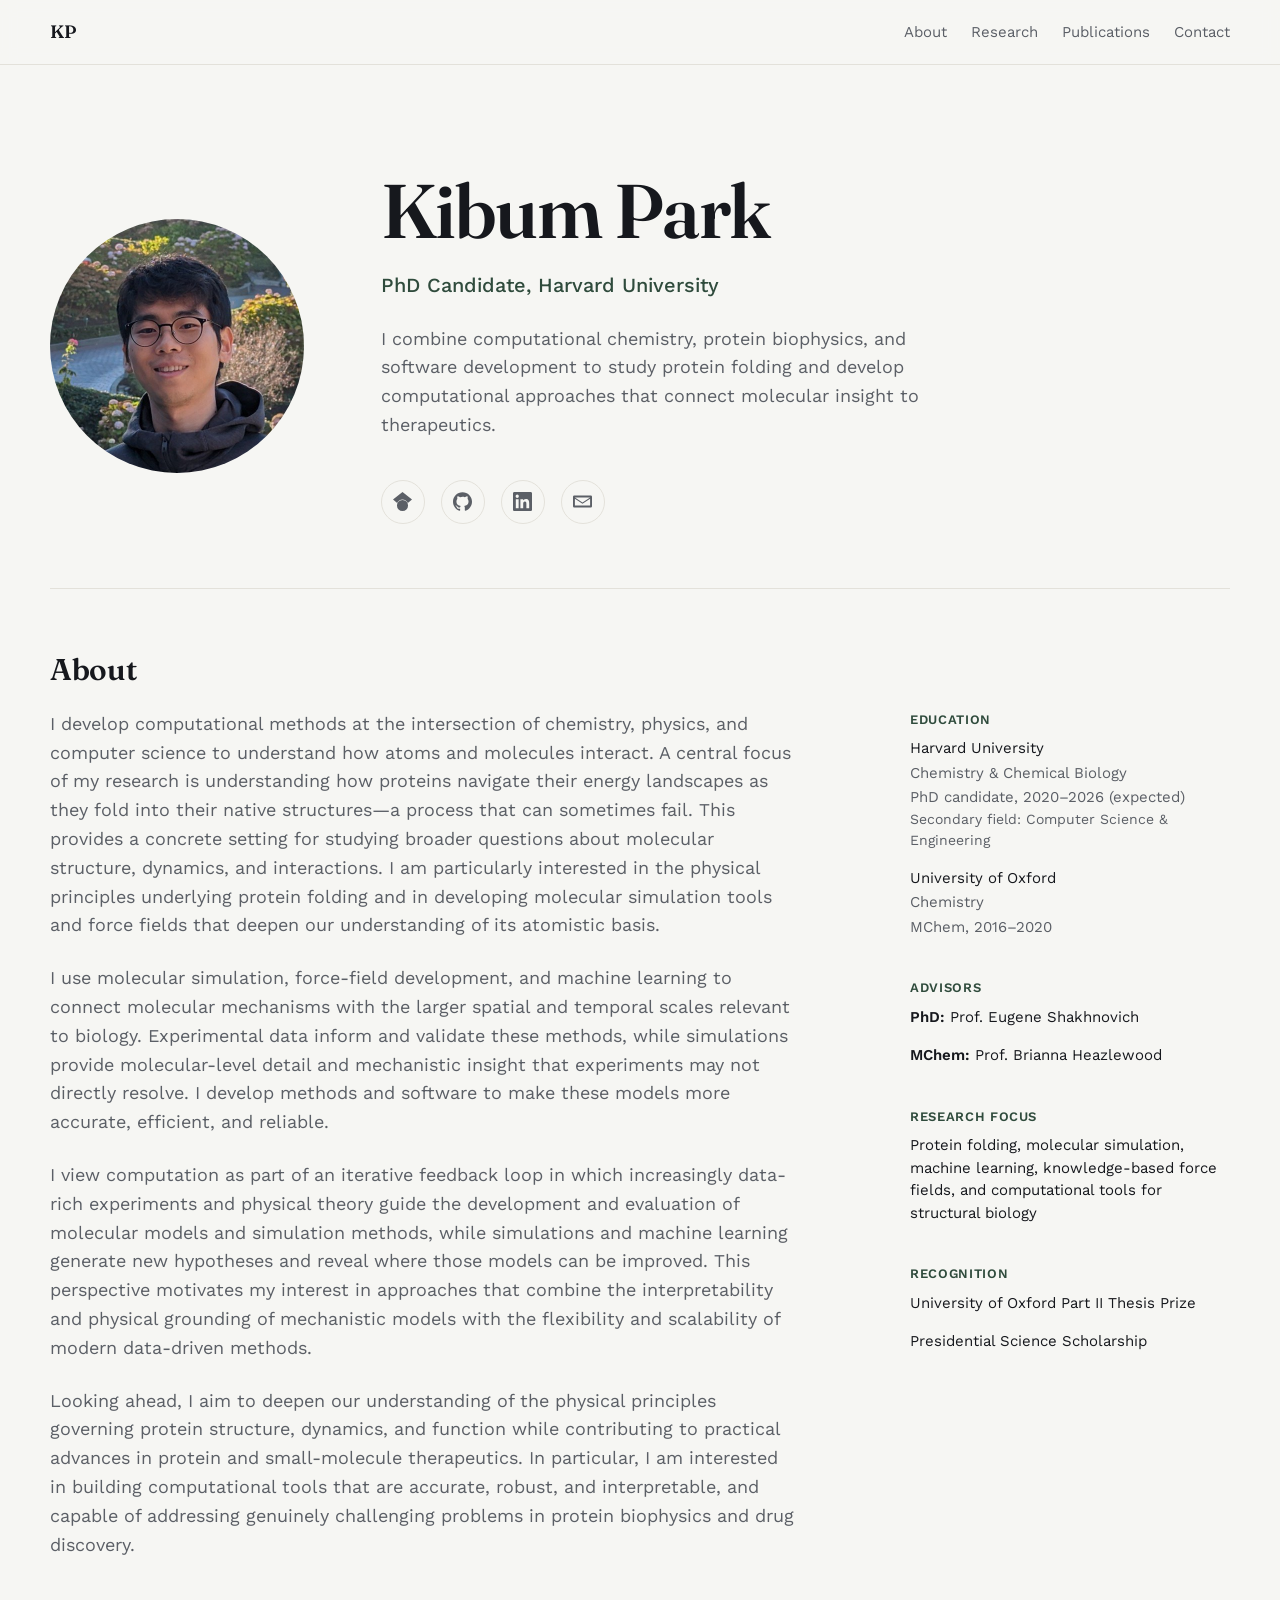
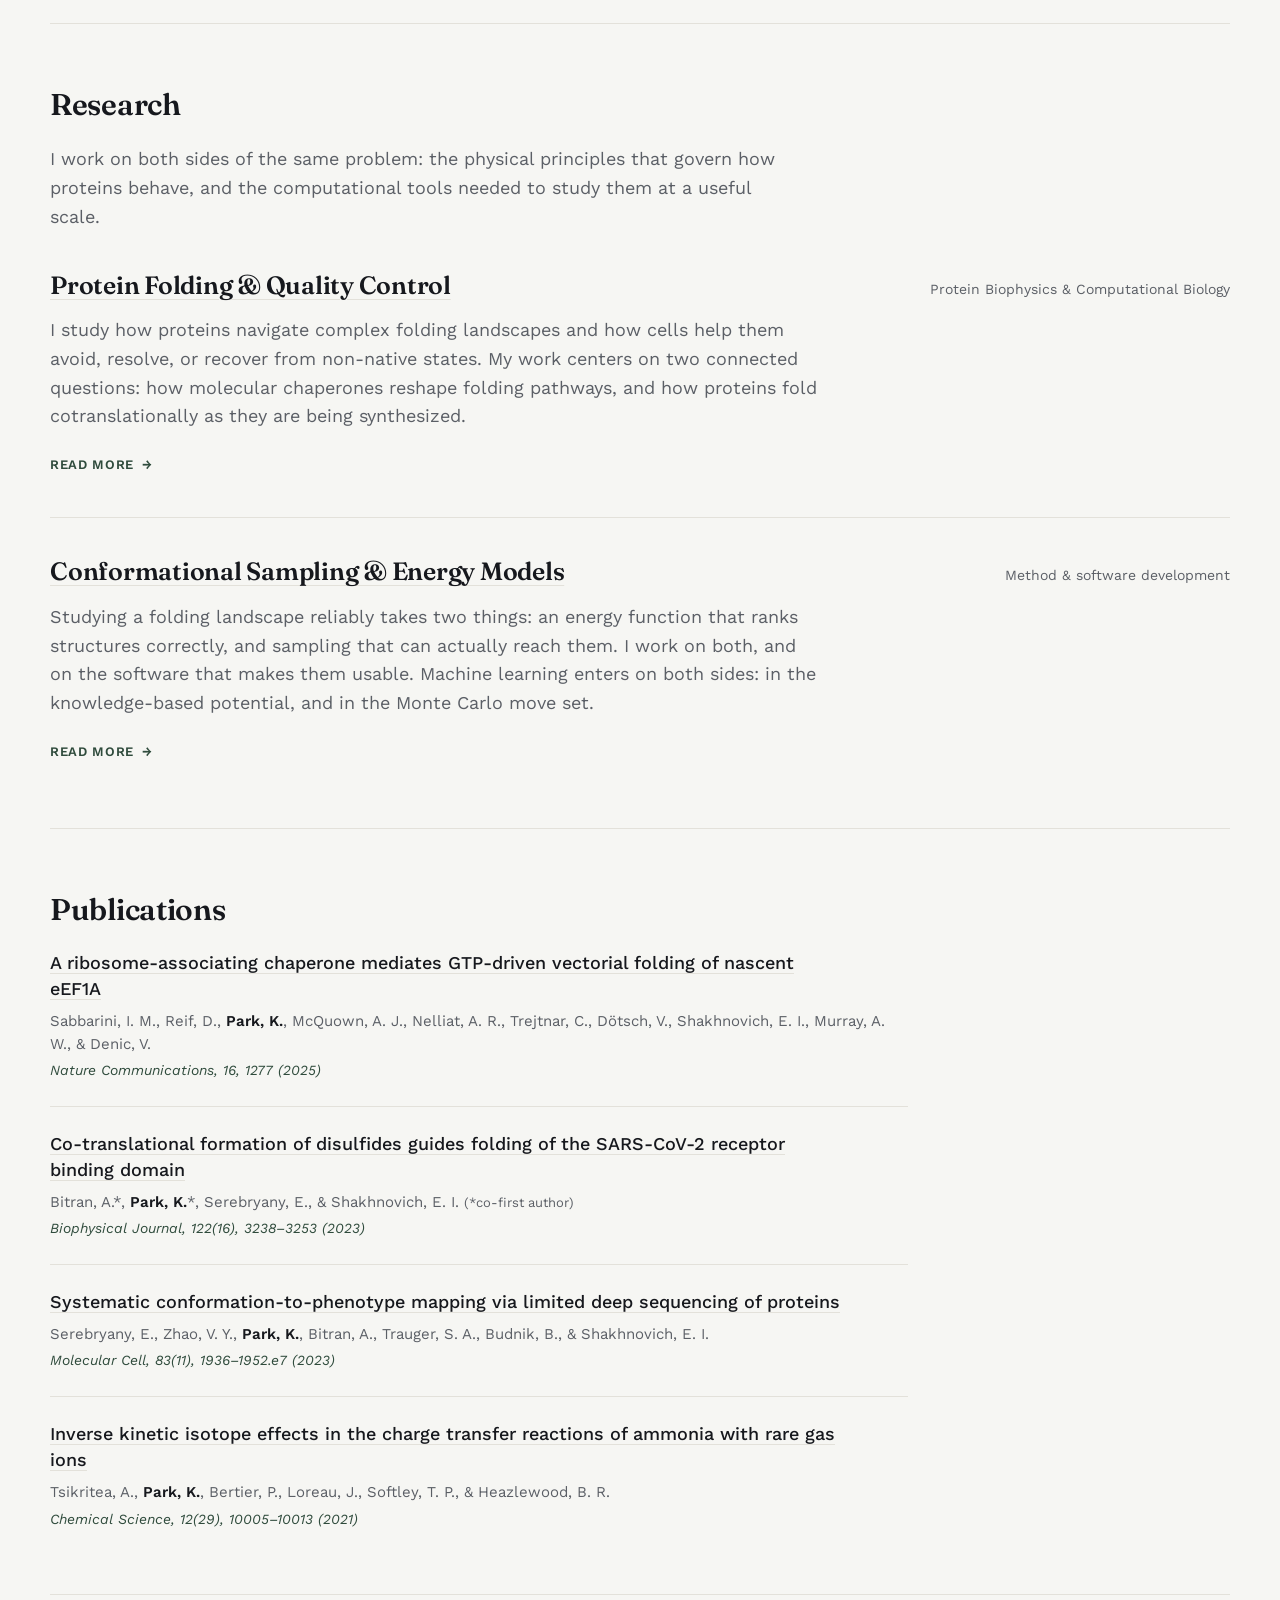
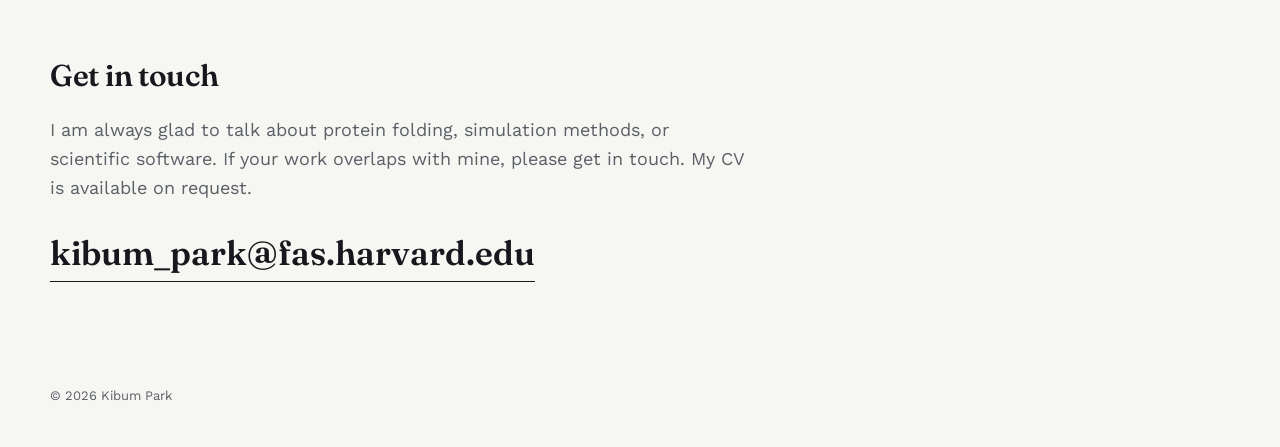
==== commit c16e40ea: "Research section updated" ====
--- a/index.html
+++ b/index.html
@@ -221,115 +221,35 @@
         <!-- Project 1 -->
         <li class="project">
           <div class="project-head">
-            <h3>Protein Folding &amp; Quality Control</h3>
+            <h3>
+              <a href="research/protein-folding.html">
+                Protein Folding &amp; Quality Control
+              </a>
+            </h3>
             <span class="project-meta">Protein Biophysics &amp; Computational Biology</span>
           </div>
 
           <p class="project-desc">
-            I study how proteins navigate complex folding landscapes and how
-            cells help them avoid or escape non-native states. This work is
-            organized around two connected questions: how molecular chaperones
-            reshape folding pathways, and how proteins begin folding while they
-            are still being synthesized.
-          </p>
-
-          <div class="project-subtopics">
-
-            <div class="project-subtopic">
-              <h4>Chaperone-assisted folding</h4>
-
-              <p>
-                I compare chaperone-dependent and chaperone-independent
-                homologs to find the physical features that separate them.
-                Using molecular simulation, I investigate how non-native
-                contacts, chain topology, and hydrophobic-core formation
-                create kinetic traps and reshape the folding landscape.
-              </p>
-
-              <ul class="project-bullets">
-                <li>
-                  Compared folding landscapes of chaperone-dependent and
-                  -independent homologs, including actin, eEF1A, and Rli1.
-                </li>
-                <li>
-                  Identified topological traps involving non-native contacts
-                  and hydrophobic-core expansion that can stabilize misfolded
-                  states.
-                </li>
-                <li>
-                  Studied how chaperone systems alter the energetic and
-                  kinetic accessibility of productive folding pathways.
-                </li>
-              </ul>
-            </div>
-
-            <div class="project-subtopic">
-              <h4>Co-translational folding</h4>
-
-              <p>
-                Folding does not always wait for synthesis to finish. I study
-                how folding begins during translation, and how the timing of
-                chemical events such as disulfide-bond formation guides a
-                nascent chain toward its native structure.
-              </p>
-
-              <ul class="project-bullets">
-                <li>
-                  Simulated co-translational folding of the SARS-CoV-2
-                  receptor-binding domain.
-                </li>
-                <li>
-                  Investigated how the timing of disulfide-bond formation
-                  influences the folding pathway and final structure.
-                </li>
-                <li>
-                  Studied the role of ribosome-associated chaperones in
-                  vectorial folding of nascent proteins.
-                </li>
-              </ul>
-            </div>
-
-          </div>
-
-          <div class="selected-publications">
-            <h4>Selected publications</h4>
-
-            <ul>
-              <li>
-                <a
-                  href="https://doi.org/10.1038/s41467-025-56489-3"
-                  target="_blank"
-                  rel="noopener"
-                >
-                  A ribosome-associating chaperone mediates GTP-driven vectorial
-                  folding of nascent eEF1A
-                </a>
-                <span>
-                  — <em>Nature Communications</em>, 2025
-                </span>
-              </li>
-
-              <li>
-                <a
-                  href="https://doi.org/10.1016/j.bpj.2023.07.002"
-                  target="_blank"
-                  rel="noopener"
-                >
-                  Co-translational formation of disulfides guides folding of the
-                  SARS-CoV-2 receptor binding domain
-                </a>
-                <span>
-                  — <em>Biophysical Journal</em>, 2023
-                </span>
-              </li>
-            </ul>
-          </div>
+            I study how proteins navigate complex folding landscapes and how cells help them avoid, resolve, or recover from non-native states. My work centers on two connected questions: how molecular chaperones reshape folding pathways, and how proteins fold cotranslationally as they are being synthesized.
+          </p>
+
+          <a
+            class="project-more"
+            href="research/protein-folding.html"
+            aria-label="Read more about Protein Folding &amp; Quality Control"
+          >
+            Read more <span class="arrow" aria-hidden="true">&rarr;</span>
+          </a>
         </li>
 
         <!-- Project 2 -->
         <li class="project">
           <div class="project-head">
-            <h3>Conformational Sampling &amp; Energy Models</h3>
+            <h3>
+              <a href="research/conformational-sampling.html">
+                Conformational Sampling &amp; Energy Models
+              </a>
+            </h3>
             <span class="project-meta">Method &amp; software development</span>
           </div>
 
@@ -341,95 +261,13 @@
             knowledge-based potential, and in the Monte Carlo move set.
           </p>
 
-          <div class="project-subtopics">
-
-            <div class="project-subtopic">
-              <h4>Knowledge-based force fields</h4>
-
-              <p>
-                I am developing knowledge-based force fields that use
-                experimental data to improve the description of protein
-                energetics. Many current approaches rely on evolutionary
-                information from multiple sequence alignments, which is powerful
-                but less effective for individual point mutations that are poorly
-                represented in the available data. My work instead incorporates
-                experimentally measured information directly into the energy
-                model.
-              </p>
-
-              <ul class="project-bullets">
-                <li>
-                  Developing experimentally informed approaches for improving
-                  knowledge-based protein force fields.
-                </li>
-                <li>
-                  Studying how force fields can better represent the energetic
-                  effects of point mutations.
-                </li>
-                <li>
-                  Curating benchmark decoy sets that test whether a model can
-                  distinguish native and near-native structures from non-native
-                  decoys.
-                </li>
-              </ul>
-            </div>
-
-            <div class="project-subtopic">
-              <h4>Monte Carlo simulation</h4>
-
-              <p>
-                I am developing <strong>pyMCPU</strong>, a Monte Carlo suite for
-                protein simulation, built with protein folding, misfolding, and
-                conformational landscapes in mind. Its Python and C++ components
-                support efficient sampling, rapid prototyping, and the
-                development of new simulation methods.
-              </p>
-
-              <ul class="project-bullets">
-                <li>
-                  Building a Python and C++ framework for Monte Carlo simulation
-                  of proteins.
-                </li>
-                <li>
-                  Developing cache-efficient data structures for fast sampling of
-                  protein energy landscapes.
-                </li>
-                <li>
-                  Supporting rapid testing of new collective variables and
-                  sampling methods.
-                </li>
-              </ul>
-            </div>
-
-          </div>
-
-          <div class="selected-publications">
-            <h4>Code</h4>
-
-            <ul>
-              <li>
-                <a
-                  href="https://github.com/kibumpark-chem/PhyloMSA"
-                  target="_blank"
-                  rel="noopener"
-                >
-                  PhyloMSA
-                </a>
-                <span>
-                  &mdash; phylogeny-aware MSA pipeline for protein&ndash;protein
-                  complex prediction in co-folding models
-                </span>
-              </li>
-
-              <li>
-                pyMCPU
-                <span>
-                  &mdash; Monte Carlo suite for protein simulation;
-                  public release in preparation
-                </span>
-              </li>
-            </ul>
-          </div>
+          <a
+            class="project-more"
+            href="research/conformational-sampling.html"
+            aria-label="Read more about Conformational Sampling &amp; Energy Models"
+          >
+            Read more <span class="arrow" aria-hidden="true">&rarr;</span>
+          </a>
         </li>
 
       </ul>
--- a/style.css
+++ b/style.css
@@ -443,6 +443,69 @@
   letter-spacing: -0.01em;
 }
 
+.project-head h3 a {
+  text-decoration: underline;
+  text-decoration-color: var(--line);
+  text-decoration-thickness: 1px;
+  text-underline-offset: 5px;
+  transition:
+    color 0.2s ease,
+    text-decoration-color 0.2s ease;
+}
+
+.project-head h3 a:hover {
+  color: var(--accent);
+  text-decoration-color: var(--accent);
+}
+
+/* Read-more link closing each research card. */
+.project-more {
+  display: inline-flex;
+  align-items: center;
+  gap: var(--space-1);
+  margin-top: var(--space-3);
+  color: var(--accent);
+  font-size: 13px;
+  font-weight: 600;
+  letter-spacing: 0.05em;
+  text-decoration: none;
+  text-transform: uppercase;
+  transition: color 0.2s ease;
+}
+
+.project-more:hover {
+  color: var(--ink);
+}
+
+.arrow {
+  display: inline-block;
+  transition: transform 0.2s ease;
+}
+
+.project-more:hover .arrow {
+  transform: translateX(4px);
+}
+
+/* script.js widens each card's hit area to the whole row and adds this class,
+   so the pointer and the hover feedback only appear where the click works. The
+   title and read-more links stay the real targets, for keyboard and no-JS use. */
+.project.is-clickable {
+  cursor: pointer;
+}
+
+.project.is-clickable:hover h3 a {
+  color: var(--accent);
+  text-decoration-color: var(--accent);
+}
+
+.project.is-clickable:hover .project-more {
+  color: var(--ink);
+}
+
+.project.is-clickable:hover .arrow {
+  transform: translateX(4px);
+}
+
 .project-meta {
   flex: 0 0 auto;
   color: var(--ink-soft);
@@ -468,70 +531,6 @@
 .project-bullets li {
   color: var(--ink-soft);
   list-style: disc;
-}
-
-/* -------------------------------------------------
-   Project subtopics
-------------------------------------------------- */
-.project-subtopics {
-  display: grid;
-  grid-template-columns: repeat(2, minmax(0, 1fr));
-  gap: var(--space-5);
-  margin-top: var(--space-4);
-}
-
-.project-subtopic h4 {
-  font-size: 19px;
-  letter-spacing: -0.01em;
-}
-
-.project-subtopic p {
-  max-width: 62ch;
-  margin-top: var(--space-1);
-  color: var(--ink-soft);
-}
-
-/* -------------------------------------------------
-   Selected publications inside projects
-------------------------------------------------- */
-.selected-publications {
-  max-width: 75ch;
-  margin-top: var(--space-4);
-  padding-top: var(--space-3);
-  border-top: 1px solid var(--line);
-}
-
-.selected-publications h4 {
-  color: var(--accent);
-  font-family: var(--font-body);
-  font-size: 13px;
-  font-weight: 600;
-  letter-spacing: 0.05em;
-  text-transform: uppercase;
-}
-
-.selected-publications ul {
-  display: grid;
-  gap: var(--space-2);
-  margin-top: var(--space-2);
-}
-
-.selected-publications li {
-  color: var(--ink-soft);
-  font-size: 15px;
-  line-height: 1.5;
-}
-
-.selected-publications a {
-  color: var(--ink);
-  text-decoration: underline;
-  text-decoration-color: var(--line);
-  text-underline-offset: 3px;
-}
-
-.selected-publications a:hover {
-  color: var(--accent);
-  text-decoration-color: var(--accent);
 }
 
 /* -------------------------------------------------
@@ -647,6 +646,184 @@
 }
 
 /* -------------------------------------------------
+   Research detail pages
+------------------------------------------------- */
+.research-page {
+  padding-top: var(--space-5);
+  padding-bottom: var(--space-5);
+}
+
+.back-link {
+  font-size: 14px;
+}
+
+.back-link a {
+  display: inline-flex;
+  align-items: center;
+  gap: var(--space-1);
+  color: var(--ink-soft);
+  text-decoration: none;
+  transition: color 0.2s ease;
+}
+
+.back-link a:hover {
+  color: var(--accent);
+}
+
+.back-link a:hover .arrow {
+  transform: translateX(-4px);
+}
+
+.page-head {
+  max-width: 74ch;
+  margin-top: var(--space-3);
+  padding-bottom: var(--space-4);
+  border-bottom: 1px solid var(--line);
+}
+
+.page-eyebrow {
+  color: var(--accent);
+  font-size: 13px;
+  font-weight: 600;
+  letter-spacing: 0.05em;
+  text-transform: uppercase;
+}
+
+.page-title {
+  margin-top: var(--space-2);
+  font-size: clamp(32px, 5.2vw, 50px);
+  letter-spacing: -0.02em;
+}
+
+.page-lede {
+  max-width: 66ch;
+  margin-top: var(--space-3);
+  color: var(--ink-soft);
+  font-size: 19px;
+}
+
+.detail {
+  padding-top: var(--space-5);
+}
+
+/* Beats the generic `section h2` sizing: on a detail page these sit under a
+   display-size h1, so they read as subheads rather than section titles. */
+.detail h2 {
+  margin-bottom: var(--space-2);
+  font-size: 23px;
+}
+
+.detail p {
+  max-width: 70ch;
+  color: var(--ink-soft);
+  font-size: 18px;
+}
+
+.detail p strong {
+  color: var(--ink);
+  font-weight: 600;
+}
+
+/* Publication and code lists, matching the in-card treatment on the home page. */
+.detail-list ul {
+  display: grid;
+  max-width: 78ch;
+  gap: var(--space-2);
+}
+
+.detail-list li {
+  color: var(--ink-soft);
+  font-size: 16px;
+  line-height: 1.5;
+}
+
+.detail-list a {
+  color: var(--ink);
+  text-decoration: underline;
+  text-decoration-color: var(--line);
+  text-underline-offset: 3px;
+}
+
+.detail-list a:hover {
+  color: var(--accent);
+  text-decoration-color: var(--accent);
+}
+
+/* -------------------------------------------------
+   Detail page footer navigation
+------------------------------------------------- */
+.page-nav {
+  display: flex;
+  align-items: center;
+  justify-content: space-between;
+  gap: var(--space-3);
+  margin-top: var(--space-5);
+  padding-top: var(--space-3);
+  border-top: 1px solid var(--line);
+}
+
+.page-nav a {
+  text-decoration: none;
+}
+
+.page-nav-back {
+  display: inline-flex;
+  align-items: center;
+  gap: var(--space-1);
+  flex: 0 0 auto;
+  color: var(--ink-soft);
+  font-size: 15px;
+  transition: color 0.2s ease;
+}
+
+.page-nav-back:hover {
+  color: var(--accent);
+}
+
+.page-nav-back:hover .arrow {
+  transform: translateX(-4px);
+}
+
+.page-nav-next {
+  display: inline-flex;
+  align-items: center;
+  gap: var(--space-2);
+  max-width: 42ch;
+  text-align: right;
+}
+
+.page-nav-text {
+  min-width: 0;
+}
+
+.page-nav-label {
+  display: block;
+  color: var(--accent);
+  font-size: 12px;
+  font-weight: 600;
+  letter-spacing: 0.05em;
+  text-transform: uppercase;
+}
+
+.page-nav-title {
+  display: block;
+  margin-top: 2px;
+  font-family: var(--font-display);
+  font-size: 18px;
+  font-weight: 600;
+  line-height: 1.25;
+  transition: color 0.2s ease;
+}
+
+.page-nav-next:hover .page-nav-title {
+  color: var(--accent);
+}
+
+.page-nav-next:hover .arrow {
+  transform: translateX(4px);
+}
+
+/* -------------------------------------------------
    Responsive layout
 ------------------------------------------------- */
 @media (max-width: 900px) {
@@ -658,10 +835,6 @@
     grid-template-columns: minmax(0, 1fr) minmax(200px, 260px);
     gap: var(--space-4);
   }
-
-  .project-subtopics {
-    gap: var(--space-4);
-  }
 }
 
 @media (max-width: 760px) {
@@ -681,11 +854,6 @@
   .about-grid {
     grid-template-columns: 1fr;
     gap: var(--space-4);
-  }
-
-  .project-subtopics {
-    grid-template-columns: 1fr;
-    gap: var(--space-3);
   }
 }
 
@@ -728,6 +896,17 @@
   .project-meta {
     font-size: 13px;
   }
+
+  .page-nav {
+    align-items: flex-start;
+    flex-direction: column;
+    gap: var(--space-3);
+  }
+
+  .page-nav-next {
+    max-width: none;
+    text-align: left;
+  }
 }
 
 @media (max-width: 420px) {
@@ -768,3 +947,21 @@
     font-size: 13px;
   }
 }
+
+/* -------------------------------------------------
+   Reduced motion: arrow nudges
+   Last in the file on purpose. These selectors are also declared above with
+   their hover transforms, and a media query adds no specificity, so only a
+   later rule can actually switch the movement off.
+------------------------------------------------- */
+@media (prefers-reduced-motion: reduce) {
+  .arrow,
+  .project-more:hover .arrow,
+  .project.is-clickable:hover .arrow,
+  .back-link a:hover .arrow,
+  .page-nav-back:hover .arrow,
+  .page-nav-next:hover .arrow {
+    transition: none;
+    transform: none;
+  }
+}
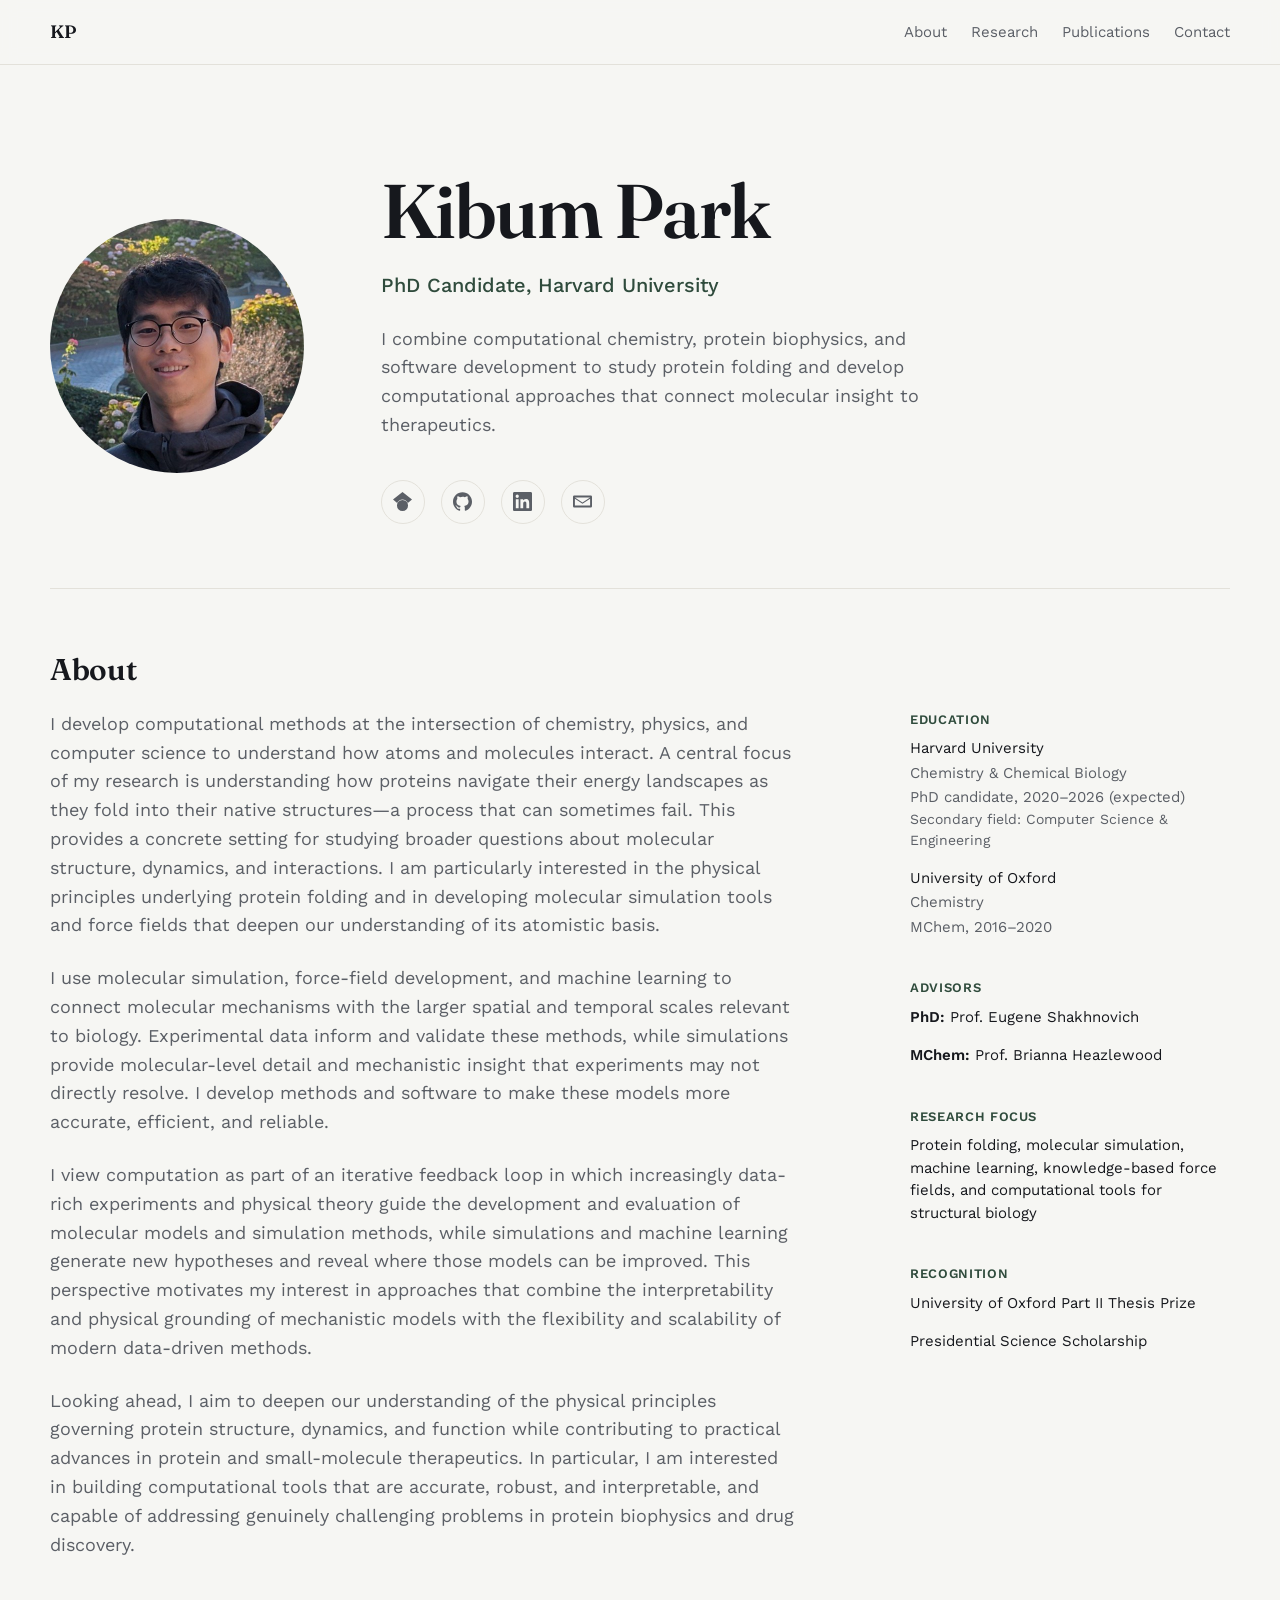
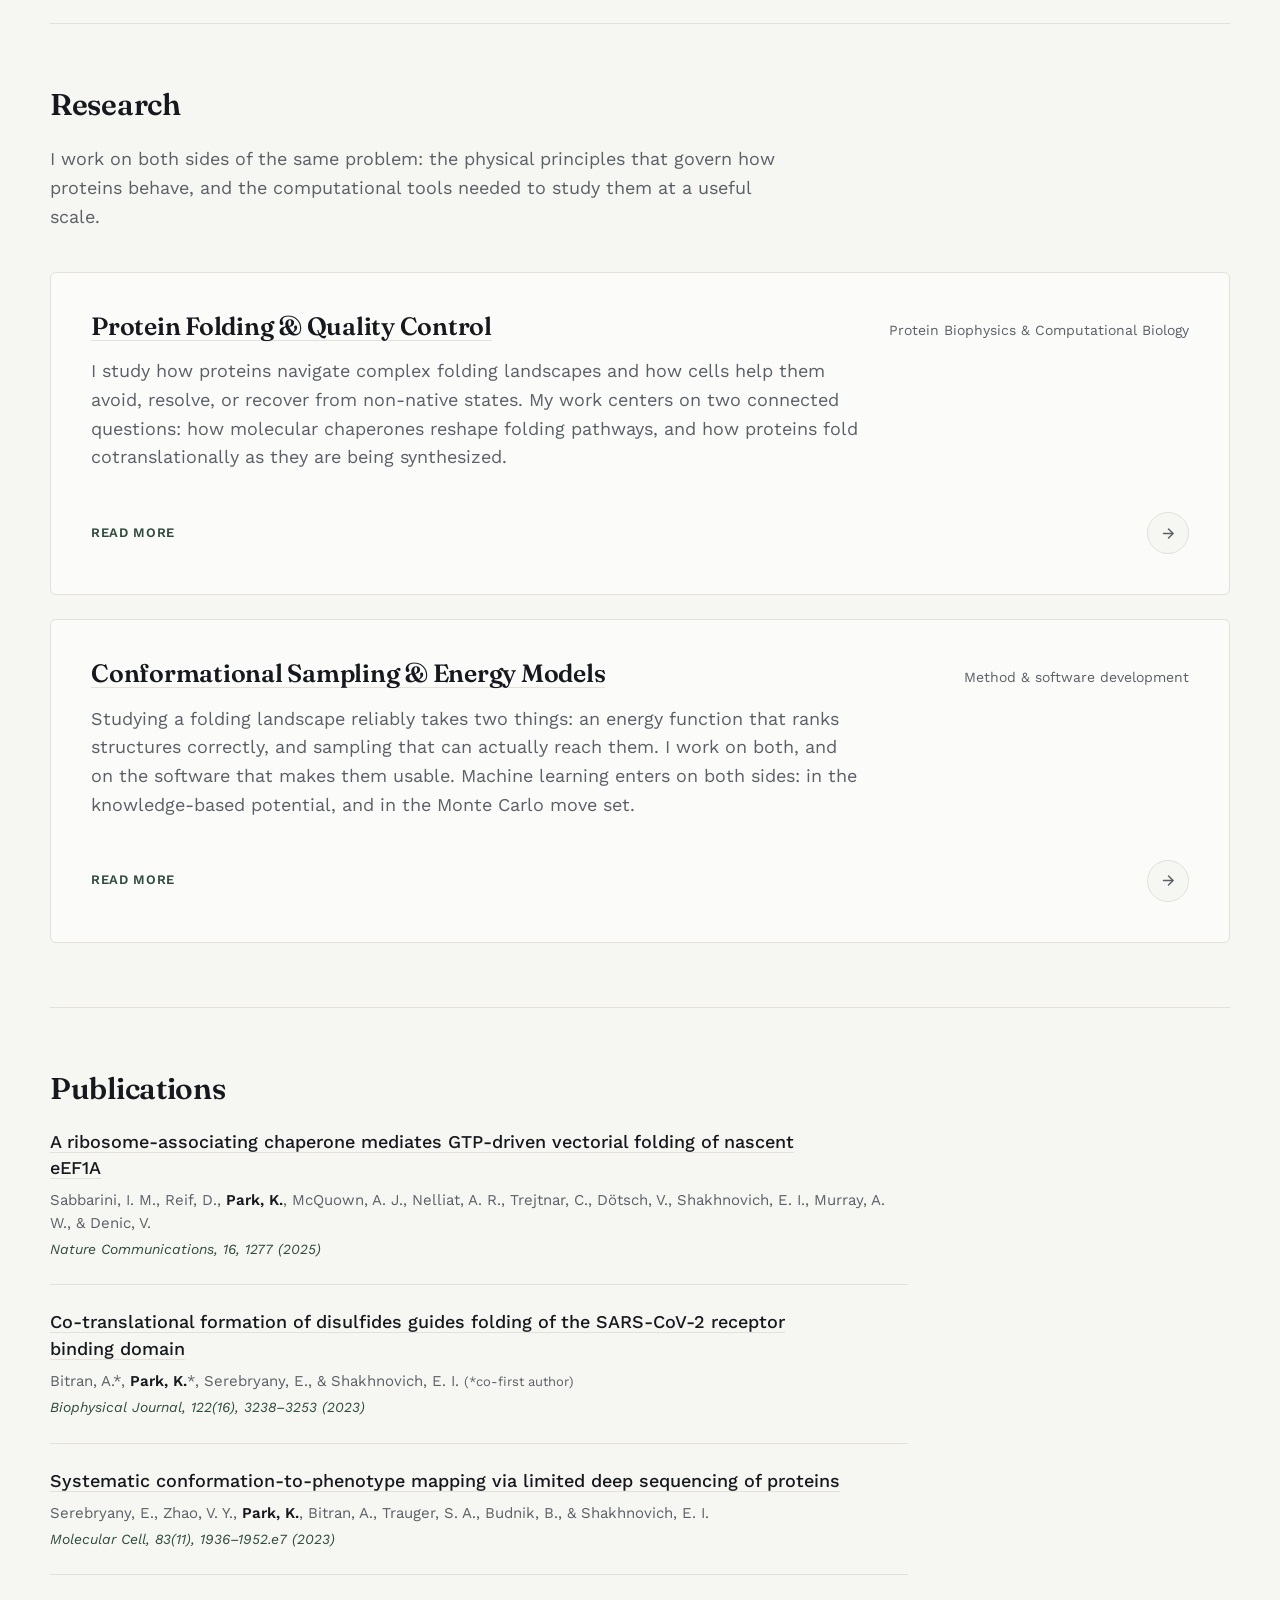
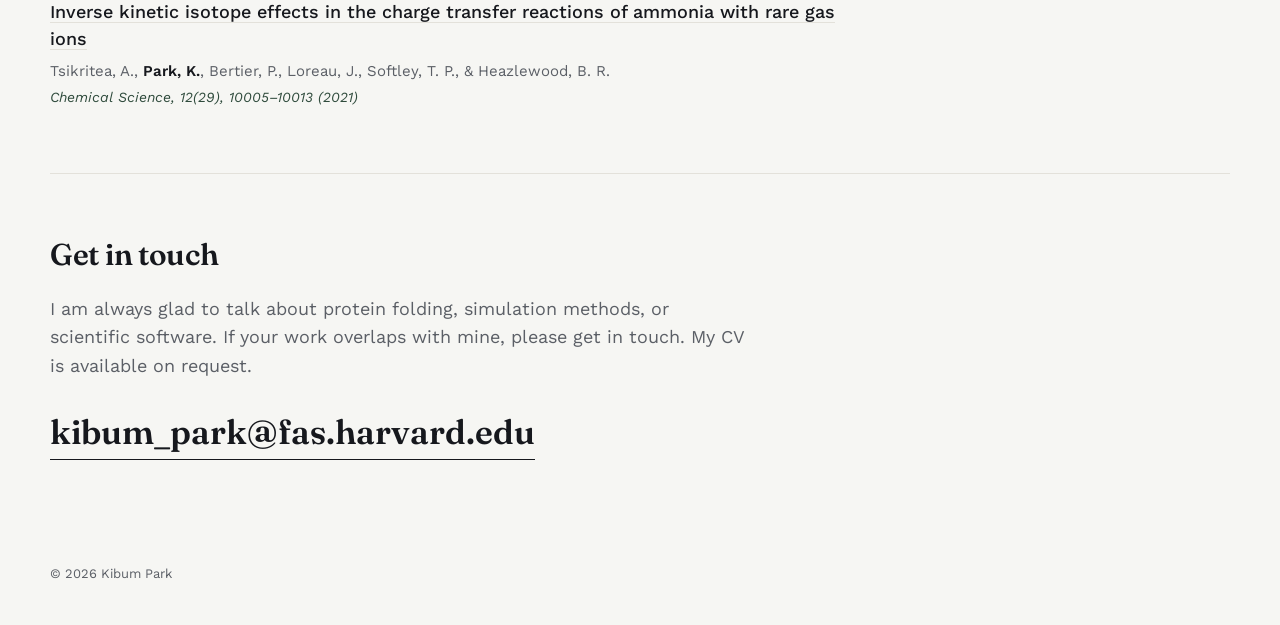
==== commit 438e0cac: "Research section updated" ====
--- a/index.html
+++ b/index.html
@@ -233,13 +233,30 @@
             I study how proteins navigate complex folding landscapes and how cells help them avoid, resolve, or recover from non-native states. My work centers on two connected questions: how molecular chaperones reshape folding pathways, and how proteins fold cotranslationally as they are being synthesized.
           </p>
 
-          <a
-            class="project-more"
-            href="research/protein-folding.html"
-            aria-label="Read more about Protein Folding &amp; Quality Control"
-          >
-            Read more <span class="arrow" aria-hidden="true">&rarr;</span>
-          </a>
+          <div class="project-foot">
+            <a
+              class="project-more"
+              href="research/protein-folding.html"
+              aria-label="Read more about Protein Folding &amp; Quality Control"
+            >
+              Read more
+            </a>
+
+            <span class="project-arrow" aria-hidden="true">
+              <svg
+                viewBox="0 0 24 24"
+                fill="none"
+                stroke="currentColor"
+                stroke-width="2"
+                stroke-linecap="round"
+                stroke-linejoin="round"
+                focusable="false"
+              >
+                <path d="M5 12h13" />
+                <path d="M12 5.5 18.5 12 12 18.5" />
+              </svg>
+            </span>
+          </div>
         </li>
 
         <!-- Project 2 -->
@@ -261,13 +278,30 @@
             knowledge-based potential, and in the Monte Carlo move set.
           </p>
 
-          <a
-            class="project-more"
-            href="research/conformational-sampling.html"
-            aria-label="Read more about Conformational Sampling &amp; Energy Models"
-          >
-            Read more <span class="arrow" aria-hidden="true">&rarr;</span>
-          </a>
+          <div class="project-foot">
+            <a
+              class="project-more"
+              href="research/conformational-sampling.html"
+              aria-label="Read more about Conformational Sampling &amp; Energy Models"
+            >
+              Read more
+            </a>
+
+            <span class="project-arrow" aria-hidden="true">
+              <svg
+                viewBox="0 0 24 24"
+                fill="none"
+                stroke="currentColor"
+                stroke-width="2"
+                stroke-linecap="round"
+                stroke-linejoin="round"
+                focusable="false"
+              >
+                <path d="M5 12h13" />
+                <path d="M12 5.5 18.5 12 12 18.5" />
+              </svg>
+            </span>
+          </div>
         </li>
 
       </ul>
--- a/style.css
+++ b/style.css
@@ -415,20 +415,20 @@
 ------------------------------------------------- */
 .project-list {
   display: grid;
-}
-
+  gap: var(--space-3);
+}
+
+/* Each card is a surface rather than a rule-separated row: the border, the
+   tint and the lift on hover are what say the whole card is a link. */
 .project {
-  padding: var(--space-4) 0;
-  border-bottom: 1px solid var(--line);
-}
-
-.project:first-child {
-  padding-top: 0;
-}
-
-.project:last-child {
-  padding-bottom: 0;
-  border-bottom: none;
+  padding: var(--space-4);
+  border: 1px solid var(--line);
+  border-radius: 6px;
+  background: color-mix(in srgb, #fff 55%, var(--paper));
+  transition:
+    border-color 0.2s ease,
+    background-color 0.2s ease,
+    transform 0.2s ease;
 }
 
 .project-head {
@@ -458,12 +458,16 @@
   text-decoration-color: var(--accent);
 }
 
-/* Read-more link closing each research card. */
+/* Footer of each card: the wording on the left, the affordance on the right. */
+.project-foot {
+  display: flex;
+  align-items: center;
+  justify-content: space-between;
+  gap: var(--space-3);
+  margin-top: var(--space-4);
+}
+
 .project-more {
-  display: inline-flex;
-  align-items: center;
-  gap: var(--space-1);
-  margin-top: var(--space-3);
   color: var(--accent);
   font-size: 13px;
   font-weight: 600;
@@ -473,8 +477,28 @@
   transition: color 0.2s ease;
 }
 
-.project-more:hover {
-  color: var(--ink);
+/* Borrowed from the hero social buttons, so the site keeps one vocabulary for
+   a thing you are meant to hit. */
+.project-arrow {
+  display: grid;
+  place-items: center;
+  flex: 0 0 auto;
+  width: 42px;
+  height: 42px;
+  border: 1px solid var(--line);
+  border-radius: 50%;
+  background: var(--paper);
+  color: var(--ink-soft);
+  transition:
+    background-color 0.2s ease,
+    border-color 0.2s ease,
+    color 0.2s ease,
+    transform 0.2s ease;
+}
+
+.project-arrow svg {
+  width: 17px;
+  height: 17px;
 }
 
 .arrow {
@@ -482,28 +506,39 @@
   transition: transform 0.2s ease;
 }
 
-.project-more:hover .arrow {
-  transform: translateX(4px);
-}
-
-/* script.js widens each card's hit area to the whole row and adds this class,
-   so the pointer and the hover feedback only appear where the click works. The
-   title and read-more links stay the real targets, for keyboard and no-JS use. */
+/* script.js widens the hit area to the whole card and adds this class, so the
+   pointer and the hover feedback only appear where the click works. The title
+   and read-more links stay the real targets, for keyboard and no-JS use;
+   :focus-within gives a keyboard user the same highlight as a hover. */
 .project.is-clickable {
   cursor: pointer;
 }
 
-.project.is-clickable:hover h3 a {
+.project.is-clickable:hover,
+.project:focus-within {
+  border-color: var(--accent);
+  background: var(--accent-soft);
+}
+
+.project.is-clickable:hover {
+  transform: translateY(-2px);
+}
+
+.project.is-clickable:hover h3 a,
+.project:focus-within h3 a {
   color: var(--accent);
   text-decoration-color: var(--accent);
 }
 
-.project.is-clickable:hover .project-more {
-  color: var(--ink);
-}
-
-.project.is-clickable:hover .arrow {
-  transform: translateX(4px);
+.project.is-clickable:hover .project-arrow,
+.project:focus-within .project-arrow {
+  border-color: var(--accent);
+  background: var(--accent);
+  color: var(--paper);
+}
+
+.project.is-clickable:hover .project-arrow {
+  transform: translateX(3px);
 }
 
 .project-meta {
@@ -518,19 +553,6 @@
   margin-top: var(--space-2);
   color: var(--ink-soft);
   font-size: 18px;
-}
-
-.project-bullets {
-  display: grid;
-  max-width: 70ch;
-  gap: 7px;
-  margin-top: var(--space-3);
-  padding-left: 20px;
-}
-
-.project-bullets li {
-  color: var(--ink-soft);
-  list-style: disc;
 }
 
 /* -------------------------------------------------
@@ -653,6 +675,75 @@
   padding-bottom: var(--space-5);
 }
 
+/* Reading column plus its rail. The rail is source-first so it reads, and
+   stacks, before the sections; explicit placement puts it back on the right. */
+.page-body {
+  display: grid;
+  grid-template-columns: minmax(0, 1fr) minmax(190px, 230px);
+  gap: clamp(var(--space-4), 6vw, var(--space-6));
+  align-items: start;
+  margin-top: var(--space-5);
+}
+
+.page-main {
+  grid-row: 1;
+  grid-column: 1;
+  counter-reset: detail;
+}
+
+.page-rail {
+  position: sticky;
+  top: calc(var(--header-h) + var(--space-3));
+  grid-row: 1;
+  grid-column: 2;
+}
+
+.toc-title {
+  color: var(--accent);
+  font-size: 13px;
+  font-weight: 600;
+  letter-spacing: 0.05em;
+  text-transform: uppercase;
+}
+
+.toc ol {
+  display: grid;
+  gap: var(--space-2);
+  counter-reset: toc;
+  margin-top: var(--space-2);
+  padding-top: var(--space-2);
+  border-top: 1px solid var(--line);
+}
+
+.toc a {
+  display: flex;
+  gap: var(--space-1);
+  color: var(--ink-soft);
+  font-size: 14px;
+  line-height: 1.4;
+  text-decoration: none;
+  transition: color 0.2s ease;
+}
+
+.toc a::before {
+  flex: 0 0 auto;
+  counter-increment: toc;
+  color: var(--accent);
+  font-size: 12px;
+  font-weight: 600;
+  opacity: 0.55;
+  content: counter(toc, decimal-leading-zero);
+}
+
+.toc a:hover,
+.toc a.active {
+  color: var(--ink);
+}
+
+.toc a.active::before {
+  opacity: 1;
+}
+
 .back-link {
   font-size: 14px;
 }
@@ -676,7 +767,7 @@
 
 .page-head {
   max-width: 74ch;
-  margin-top: var(--space-3);
+  margin-top: var(--space-4);
   padding-bottom: var(--space-4);
   border-bottom: 1px solid var(--line);
 }
@@ -687,6 +778,15 @@
   font-weight: 600;
   letter-spacing: 0.05em;
   text-transform: uppercase;
+}
+
+.page-eyebrow::before {
+  display: block;
+  width: 28px;
+  height: 2px;
+  margin-bottom: var(--space-2);
+  background: var(--accent);
+  content: "";
 }
 
 .page-title {
@@ -706,13 +806,33 @@
   padding-top: var(--space-5);
 }
 
+.detail:first-child {
+  padding-top: 0;
+}
+
 /* Beats the generic `section h2` sizing: on a detail page these sit under a
-   display-size h1, so they read as subheads rather than section titles. */
+   display-size h1, so they read as subheads rather than section titles. The
+   number comes from a counter, so the markup carries no hard-coded order and
+   the rail and the headings can never disagree. */
 .detail h2 {
+  display: flex;
+  align-items: baseline;
+  gap: var(--space-2);
   margin-bottom: var(--space-2);
   font-size: 23px;
 }
 
+.detail h2::before {
+  flex: 0 0 auto;
+  counter-increment: detail;
+  color: var(--accent);
+  font-family: var(--font-body);
+  font-size: 13px;
+  font-weight: 600;
+  letter-spacing: 0.05em;
+  content: counter(detail, decimal-leading-zero);
+}
+
 .detail p {
   max-width: 70ch;
   color: var(--ink-soft);
@@ -724,29 +844,88 @@
   font-weight: 600;
 }
 
-/* Publication and code lists, matching the in-card treatment on the home page. */
-.detail-list ul {
+/* Accent markers instead of browser discs, to match the rest of the palette. */
+.detail-bullets {
+  display: grid;
+  max-width: 70ch;
+  gap: var(--space-1);
+  margin-top: var(--space-3);
+}
+
+.detail-bullets li {
+  position: relative;
+  padding-left: 22px;
+  color: var(--ink-soft);
+}
+
+.detail-bullets li::before {
+  position: absolute;
+  top: 0.62em;
+  left: 2px;
+  width: 6px;
+  height: 6px;
+  border-radius: 50%;
+  background: var(--accent);
+  opacity: 0.55;
+  content: "";
+}
+
+/* Publication and code entries: title on its own line, venue or blurb beneath
+   it, rows split by a hairline the way the home page publication list is. */
+.res-list {
   display: grid;
   max-width: 78ch;
-  gap: var(--space-2);
-}
-
-.detail-list li {
-  color: var(--ink-soft);
-  font-size: 16px;
-  line-height: 1.5;
-}
-
-.detail-list a {
+  margin-top: var(--space-3);
+}
+
+.res-item {
+  padding: var(--space-3) 0;
+  border-bottom: 1px solid var(--line);
+}
+
+.res-item:first-child {
+  padding-top: 0;
+}
+
+.res-item:last-child {
+  padding-bottom: 0;
+  border-bottom: none;
+}
+
+.res-title {
+  display: block;
+  max-width: 72ch;
   color: var(--ink);
+  font-size: 17px;
+  font-weight: 500;
+  line-height: 1.45;
   text-decoration: underline;
   text-decoration-color: var(--line);
-  text-underline-offset: 3px;
-}
-
-.detail-list a:hover {
+  text-underline-offset: 4px;
+  transition:
+    color 0.2s ease,
+    text-decoration-color 0.2s ease;
+}
+
+.res-title:hover {
   color: var(--accent);
   text-decoration-color: var(--accent);
+}
+
+/* pyMCPU has no public link yet, so its title must not look like one. */
+.res-title-plain {
+  text-decoration: none;
+}
+
+.res-note {
+  display: block;
+  margin-top: 4px;
+  color: var(--ink-soft);
+  font-size: 15px;
+}
+
+.res-note em {
+  color: var(--accent);
 }
 
 /* -------------------------------------------------
@@ -855,6 +1034,23 @@
     grid-template-columns: 1fr;
     gap: var(--space-4);
   }
+
+  /* The rail stops being a sidebar and becomes a contents block above the
+     sections, which is the order it already has in the source. */
+  .page-body {
+    grid-template-columns: 1fr;
+    gap: var(--space-4);
+  }
+
+  .page-main,
+  .page-rail {
+    grid-row: auto;
+    grid-column: 1;
+  }
+
+  .page-rail {
+    position: static;
+  }
 }
 
 @media (max-width: 560px) {
@@ -893,8 +1089,15 @@
     font-size: 23px;
   }
 
+  /* The head is a column at this width, so the category no longer has to hold
+     one line beside the title -- and holding it overflowed the padded card. */
   .project-meta {
     font-size: 13px;
+    white-space: normal;
+  }
+
+  .project {
+    padding: var(--space-3);
   }
 
   .page-nav {
@@ -956,11 +1159,13 @@
 ------------------------------------------------- */
 @media (prefers-reduced-motion: reduce) {
   .arrow,
-  .project-more:hover .arrow,
-  .project.is-clickable:hover .arrow,
   .back-link a:hover .arrow,
   .page-nav-back:hover .arrow,
-  .page-nav-next:hover .arrow {
+  .page-nav-next:hover .arrow,
+  .project,
+  .project.is-clickable:hover,
+  .project-arrow,
+  .project.is-clickable:hover .project-arrow {
     transition: none;
     transform: none;
   }
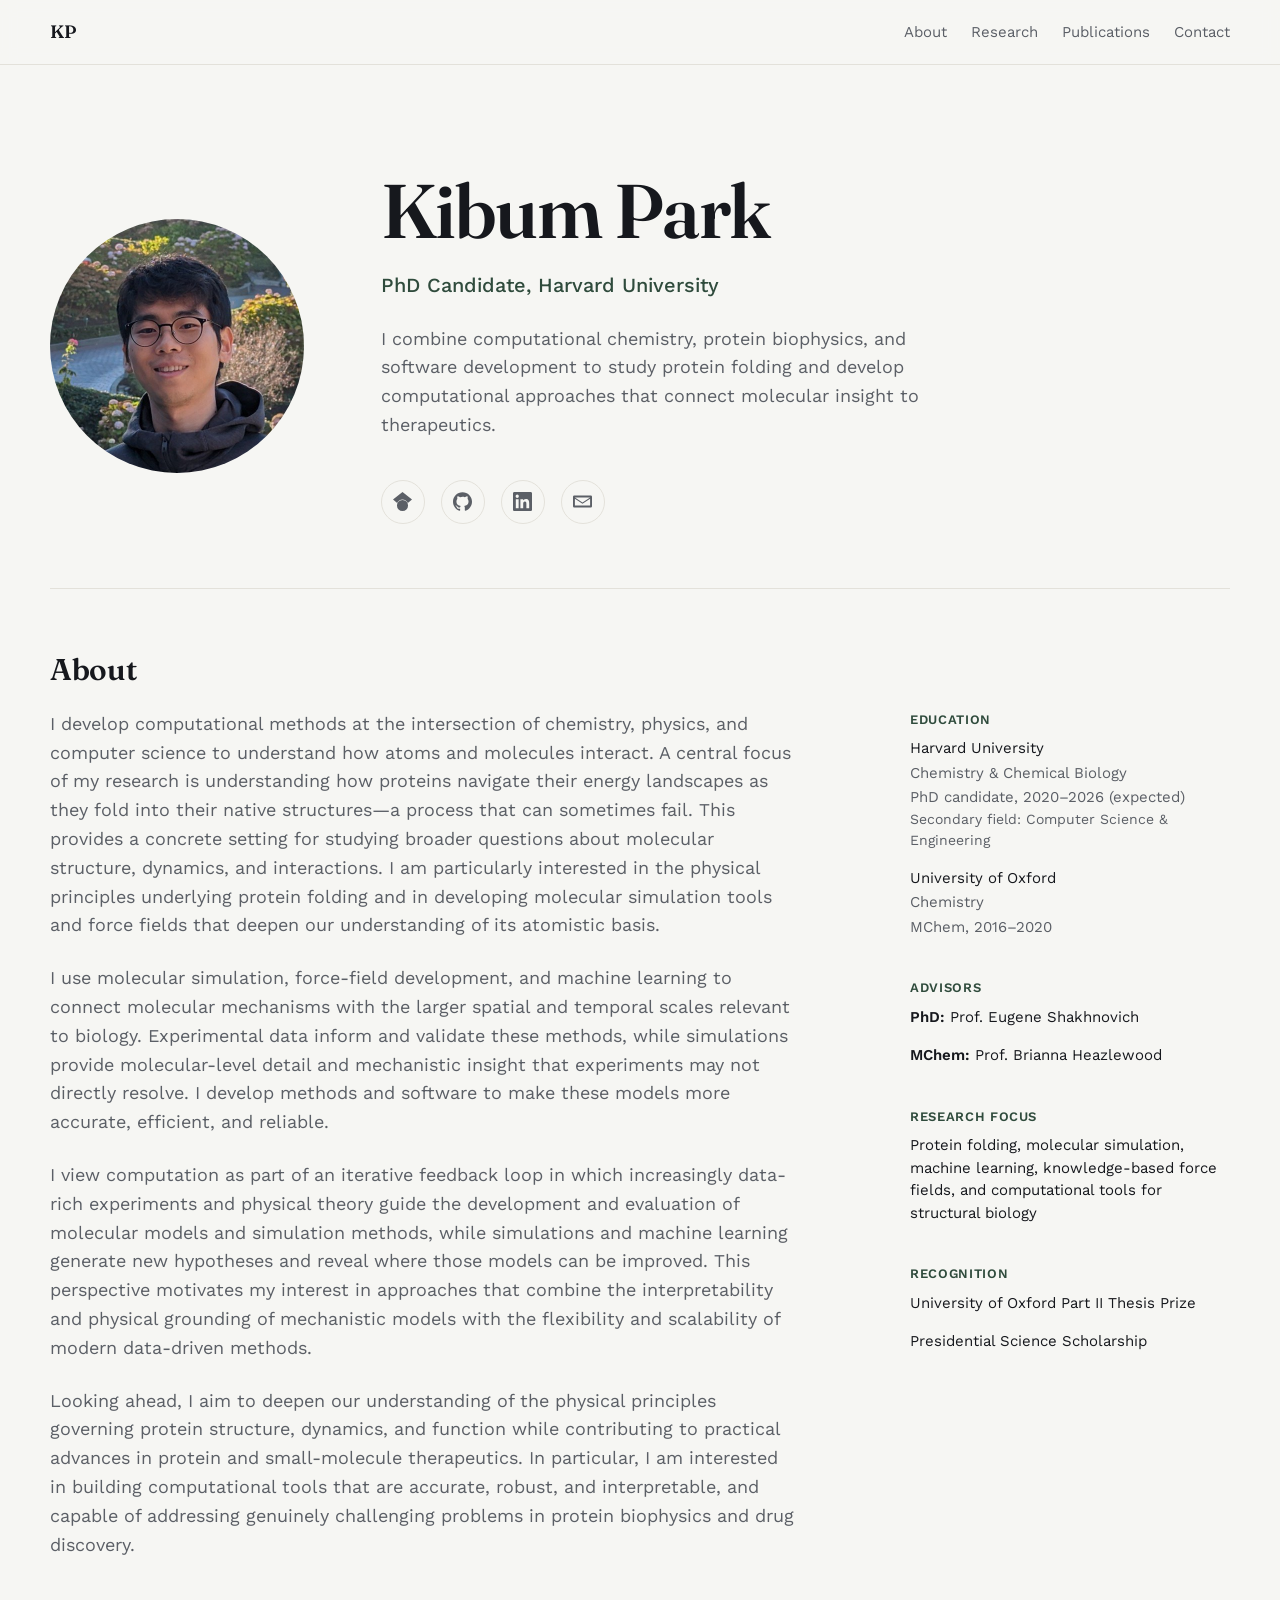
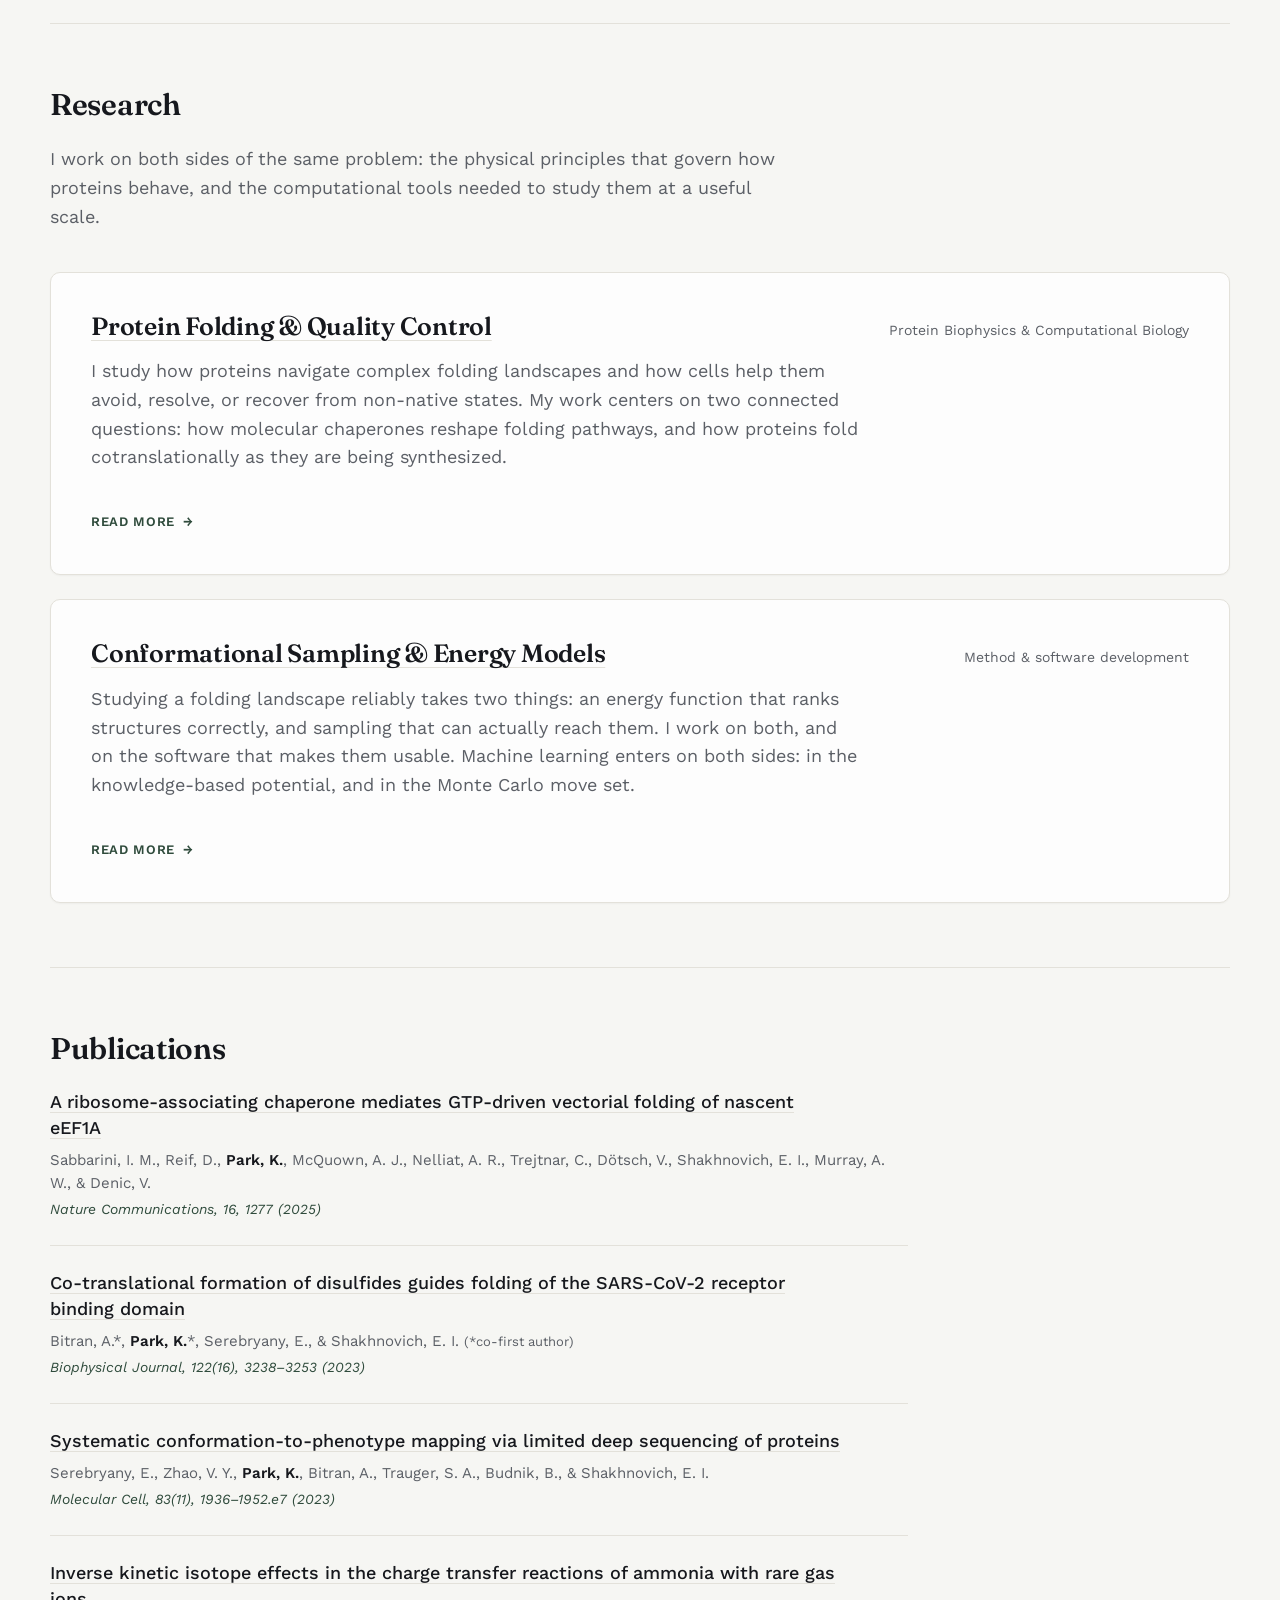
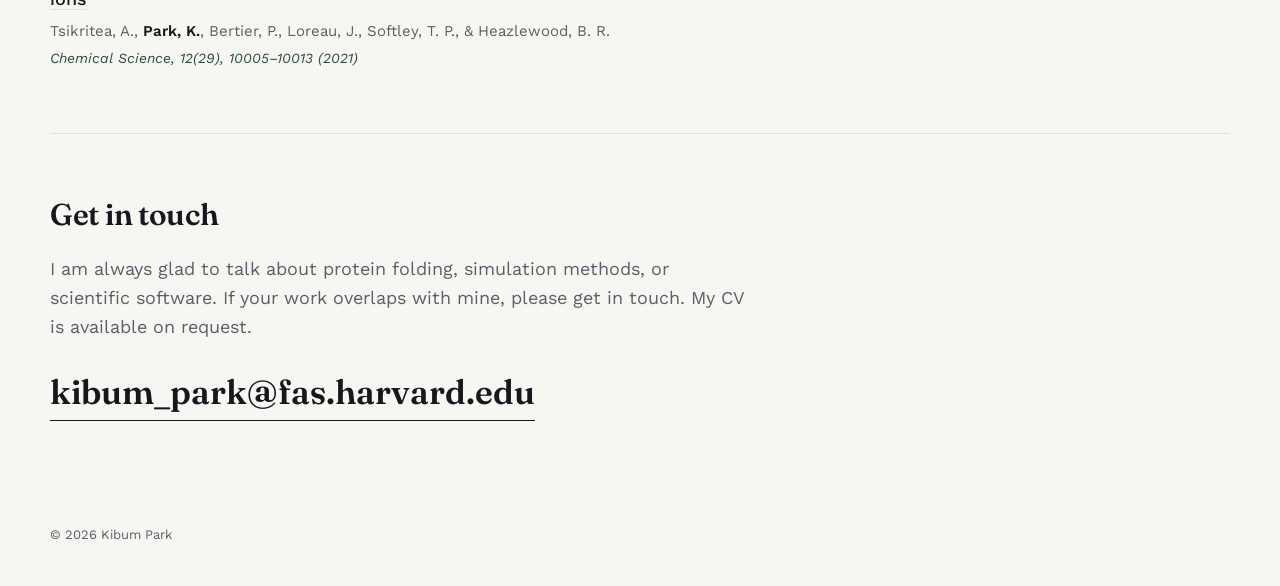
==== commit 49ca5cd7: "Research section updated" ====
--- a/index.html
+++ b/index.html
@@ -233,30 +233,13 @@
             I study how proteins navigate complex folding landscapes and how cells help them avoid, resolve, or recover from non-native states. My work centers on two connected questions: how molecular chaperones reshape folding pathways, and how proteins fold cotranslationally as they are being synthesized.
           </p>
 
-          <div class="project-foot">
-            <a
-              class="project-more"
-              href="research/protein-folding.html"
-              aria-label="Read more about Protein Folding &amp; Quality Control"
-            >
-              Read more
-            </a>
-
-            <span class="project-arrow" aria-hidden="true">
-              <svg
-                viewBox="0 0 24 24"
-                fill="none"
-                stroke="currentColor"
-                stroke-width="2"
-                stroke-linecap="round"
-                stroke-linejoin="round"
-                focusable="false"
-              >
-                <path d="M5 12h13" />
-                <path d="M12 5.5 18.5 12 12 18.5" />
-              </svg>
-            </span>
-          </div>
+          <a
+            class="project-more"
+            href="research/protein-folding.html"
+            aria-label="Read more about Protein Folding &amp; Quality Control"
+          >
+            Read more <span class="arrow" aria-hidden="true">&rarr;</span>
+          </a>
         </li>
 
         <!-- Project 2 -->
@@ -278,30 +261,13 @@
             knowledge-based potential, and in the Monte Carlo move set.
           </p>
 
-          <div class="project-foot">
-            <a
-              class="project-more"
-              href="research/conformational-sampling.html"
-              aria-label="Read more about Conformational Sampling &amp; Energy Models"
-            >
-              Read more
-            </a>
-
-            <span class="project-arrow" aria-hidden="true">
-              <svg
-                viewBox="0 0 24 24"
-                fill="none"
-                stroke="currentColor"
-                stroke-width="2"
-                stroke-linecap="round"
-                stroke-linejoin="round"
-                focusable="false"
-              >
-                <path d="M5 12h13" />
-                <path d="M12 5.5 18.5 12 12 18.5" />
-              </svg>
-            </span>
-          </div>
+          <a
+            class="project-more"
+            href="research/conformational-sampling.html"
+            aria-label="Read more about Conformational Sampling &amp; Energy Models"
+          >
+            Read more <span class="arrow" aria-hidden="true">&rarr;</span>
+          </a>
         </li>
 
       </ul>
--- a/style.css
+++ b/style.css
@@ -418,16 +418,19 @@
   gap: var(--space-3);
 }
 
-/* Each card is a surface rather than a rule-separated row: the border, the
-   tint and the lift on hover are what say the whole card is a link. */
+/* A card rather than a rule-separated row: a raised surface with its own edge
+   and a shadow that deepens as it lifts. The surface is what says the whole
+   thing is a link, so nothing inside has to shout it. */
 .project {
   padding: var(--space-4);
   border: 1px solid var(--line);
-  border-radius: 6px;
-  background: color-mix(in srgb, #fff 55%, var(--paper));
+  border-radius: 10px;
+  background: color-mix(in srgb, #fff 80%, var(--paper));
+  box-shadow: 0 1px 2px rgba(22, 24, 29, 0.04);
   transition:
     border-color 0.2s ease,
     background-color 0.2s ease,
+    box-shadow 0.2s ease,
     transform 0.2s ease;
 }
 
@@ -458,16 +461,13 @@
   text-decoration-color: var(--accent);
 }
 
-/* Footer of each card: the wording on the left, the affordance on the right. */
-.project-foot {
-  display: flex;
+/* A quiet label closing the card, in the same small-caps key as the rest of
+   the site. The card carries the affordance, so this does not need to. */
+.project-more {
+  display: inline-flex;
   align-items: center;
-  justify-content: space-between;
-  gap: var(--space-3);
+  gap: var(--space-1);
   margin-top: var(--space-4);
-}
-
-.project-more {
   color: var(--accent);
   font-size: 13px;
   font-weight: 600;
@@ -475,30 +475,6 @@
   text-decoration: none;
   text-transform: uppercase;
   transition: color 0.2s ease;
-}
-
-/* Borrowed from the hero social buttons, so the site keeps one vocabulary for
-   a thing you are meant to hit. */
-.project-arrow {
-  display: grid;
-  place-items: center;
-  flex: 0 0 auto;
-  width: 42px;
-  height: 42px;
-  border: 1px solid var(--line);
-  border-radius: 50%;
-  background: var(--paper);
-  color: var(--ink-soft);
-  transition:
-    background-color 0.2s ease,
-    border-color 0.2s ease,
-    color 0.2s ease,
-    transform 0.2s ease;
-}
-
-.project-arrow svg {
-  width: 17px;
-  height: 17px;
 }
 
 .arrow {
@@ -516,12 +492,13 @@
 
 .project.is-clickable:hover,
 .project:focus-within {
-  border-color: var(--accent);
-  background: var(--accent-soft);
+  border-color: color-mix(in srgb, var(--accent) 45%, var(--line));
+  background: #fff;
+  box-shadow: 0 10px 28px -10px rgba(22, 24, 29, 0.16);
 }
 
 .project.is-clickable:hover {
-  transform: translateY(-2px);
+  transform: translateY(-3px);
 }
 
 .project.is-clickable:hover h3 a,
@@ -530,15 +507,9 @@
   text-decoration-color: var(--accent);
 }
 
-.project.is-clickable:hover .project-arrow,
-.project:focus-within .project-arrow {
-  border-color: var(--accent);
-  background: var(--accent);
-  color: var(--paper);
-}
-
-.project.is-clickable:hover .project-arrow {
-  transform: translateX(3px);
+.project.is-clickable:hover .arrow,
+.project:focus-within .arrow {
+  transform: translateX(4px);
 }
 
 .project-meta {
@@ -1014,6 +985,18 @@
     grid-template-columns: minmax(0, 1fr) minmax(200px, 260px);
     gap: var(--space-4);
   }
+
+  /* Inside a padded card there is no longer room for the category to sit on
+     one line beside the title without crushing it, so the head stacks. */
+  .project-head {
+    align-items: flex-start;
+    flex-direction: column;
+    gap: 4px;
+  }
+
+  .project-meta {
+    white-space: normal;
+  }
 }
 
 @media (max-width: 760px) {
@@ -1079,21 +1062,12 @@
     font-size: 27px;
   }
 
-  .project-head {
-    align-items: flex-start;
-    flex-direction: column;
-    gap: 4px;
-  }
-
   .project-head h3 {
     font-size: 23px;
   }
 
-  /* The head is a column at this width, so the category no longer has to hold
-     one line beside the title -- and holding it overflowed the padded card. */
   .project-meta {
     font-size: 13px;
-    white-space: normal;
   }
 
   .project {
@@ -1164,8 +1138,8 @@
   .page-nav-next:hover .arrow,
   .project,
   .project.is-clickable:hover,
-  .project-arrow,
-  .project.is-clickable:hover .project-arrow {
+  .project.is-clickable:hover .arrow,
+  .project:focus-within .arrow {
     transition: none;
     transform: none;
   }
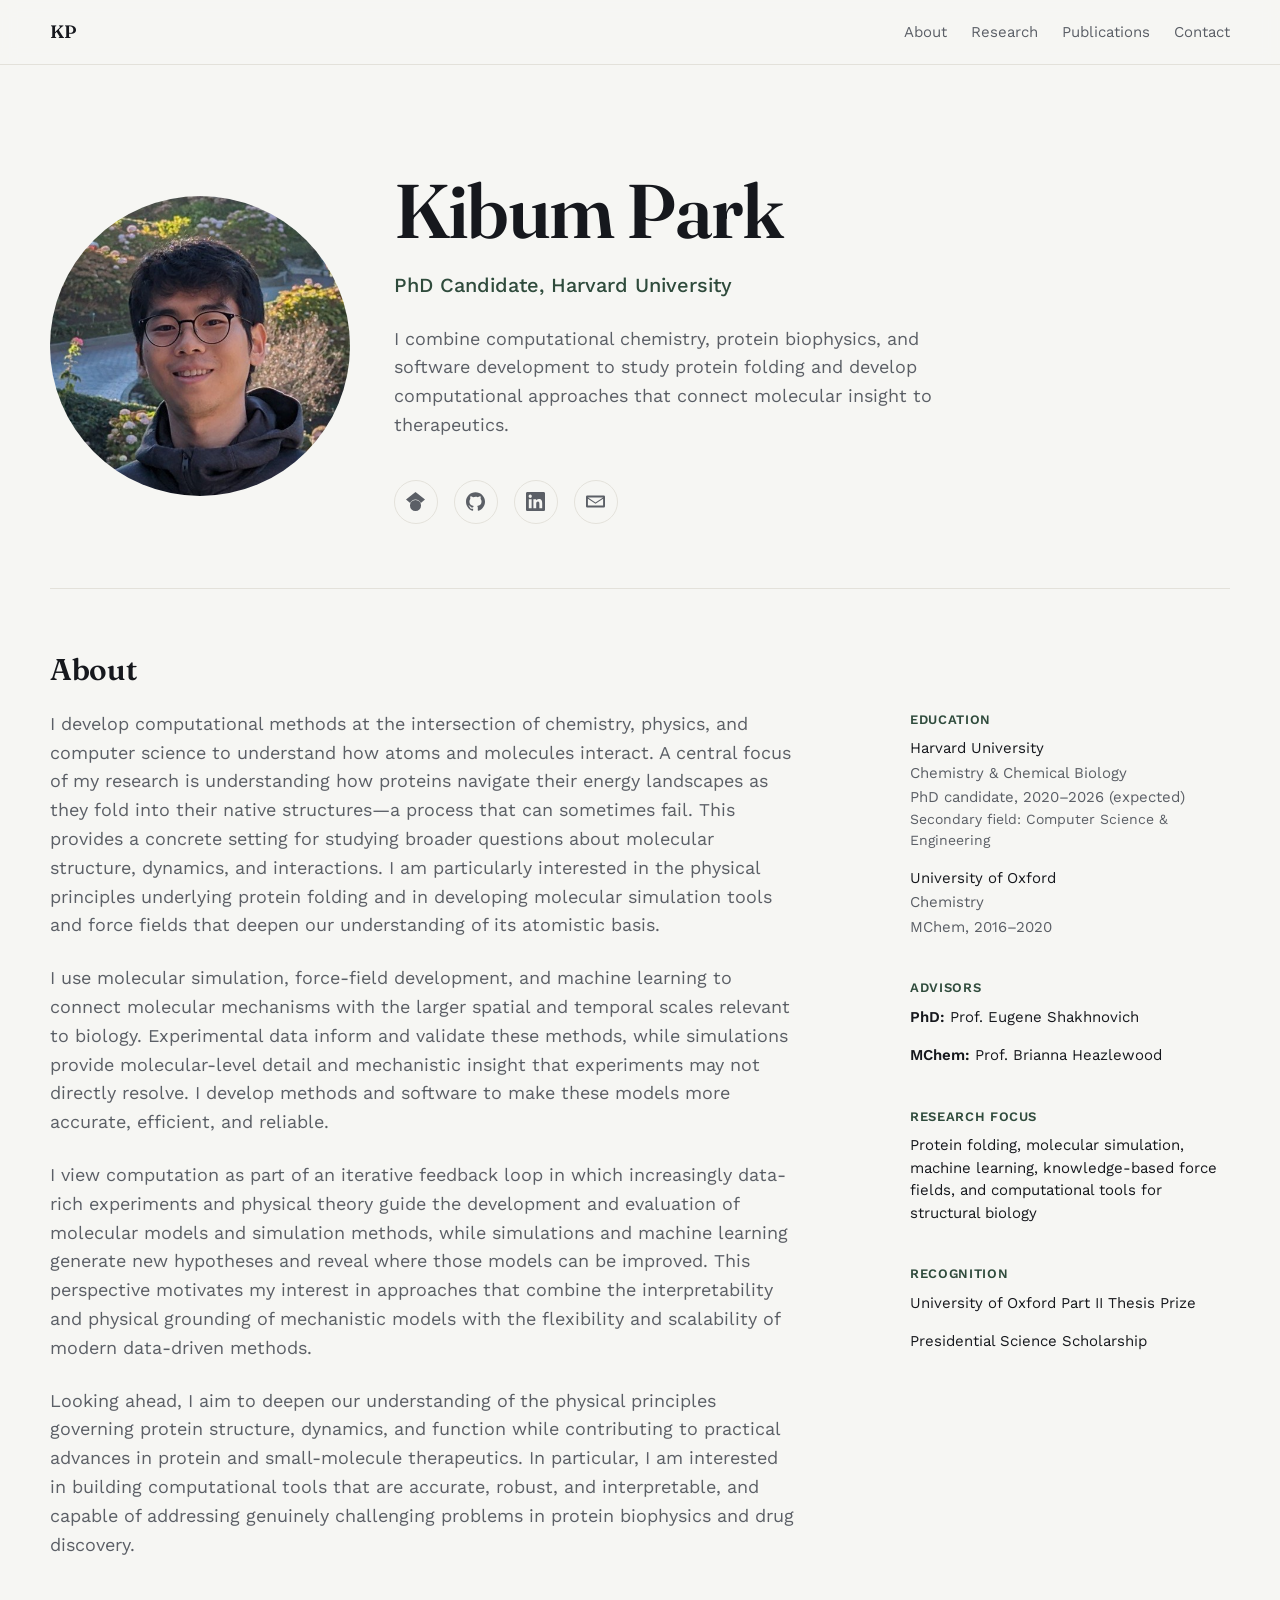
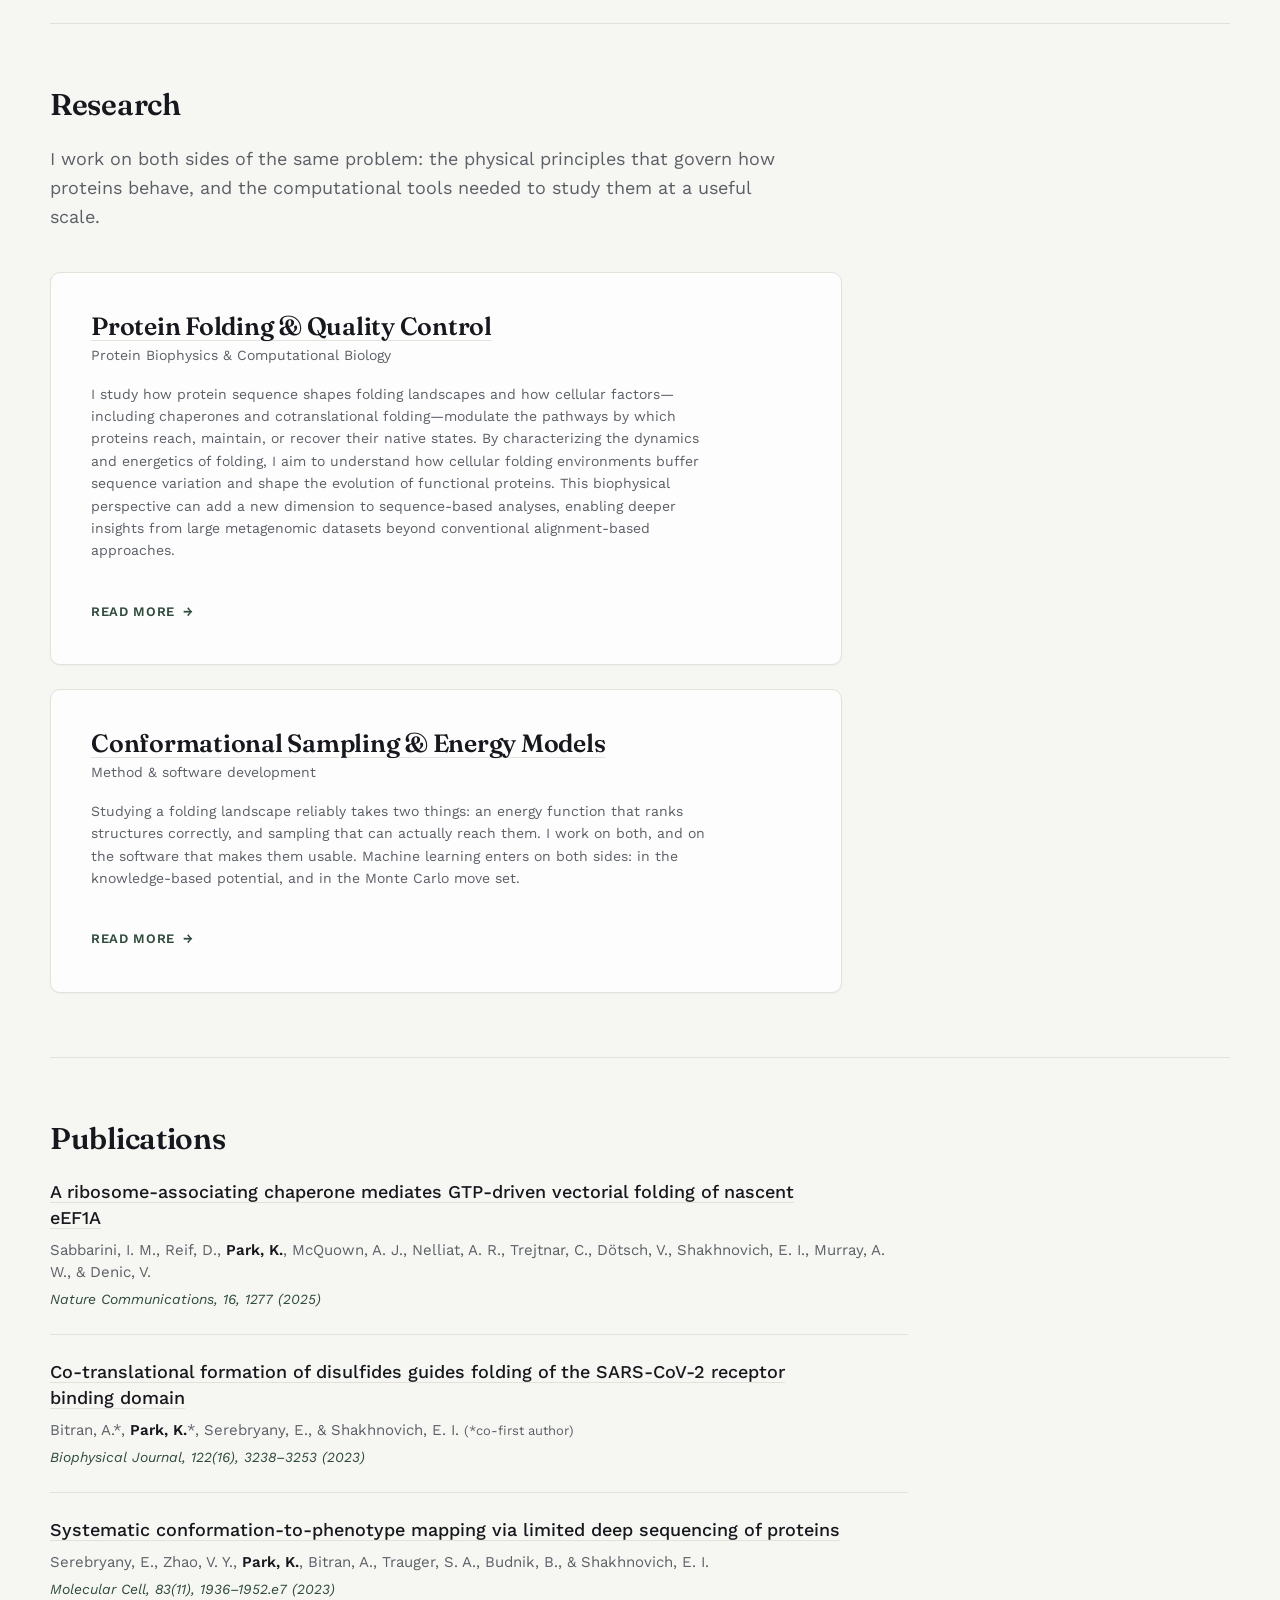
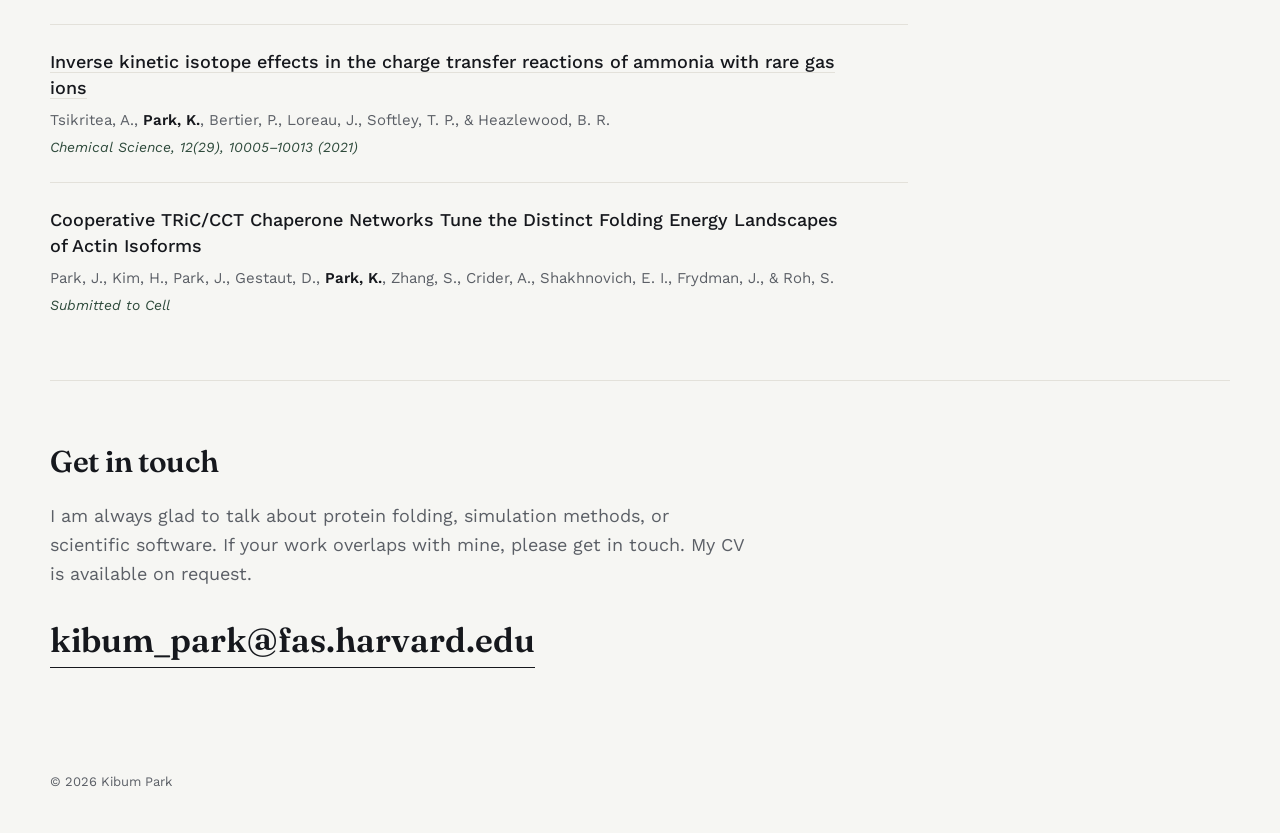
==== commit 7b627ed9: "Research section updated" ====
--- a/index.html
+++ b/index.html
@@ -12,6 +12,12 @@
   />
   <meta name="author" content="Kibum Park" />
   <link rel="canonical" href="https://kibumpark-chem.github.io/" />
+
+  <!-- ORCID iD, for indexers rather than readers: nothing here renders on the
+       page. This is the canonical public form of the identifier; the
+       orcid.org/my-orcid?orcid=... address is the signed-in management view
+       and only resolves for the account owner. -->
+  <link rel="me" href="https://orcid.org/0000-0002-3750-7206" />
 
   <meta property="og:type" content="website" />
   <meta property="og:url" content="https://kibumpark-chem.github.io/" />
@@ -32,6 +38,29 @@
   />
 
   <link rel="stylesheet" href="style.css" />
+
+  <!-- Structured data. Scholarly indexers and search engines read this to tie
+       the site to the ORCID record; it is never rendered. -->
+  <script type="application/ld+json">
+    {
+      "@context": "https://schema.org",
+      "@type": "Person",
+      "@id": "https://orcid.org/0000-0002-3750-7206",
+      "name": "Kibum Park",
+      "url": "https://kibumpark-chem.github.io/",
+      "identifier": {
+        "@type": "PropertyValue",
+        "propertyID": "ORCID",
+        "value": "https://orcid.org/0000-0002-3750-7206"
+      },
+      "sameAs": [
+        "https://orcid.org/0000-0002-3750-7206",
+        "https://scholar.google.com/citations?user=rkS5slAAAAAJ",
+        "https://github.com/kibumpark-chem",
+        "https://www.linkedin.com/in/kibum-park/"
+      ]
+    }
+  </script>
 </head>
 
 <body>
@@ -230,7 +259,7 @@
           </div>
 
           <p class="project-desc">
-            I study how proteins navigate complex folding landscapes and how cells help them avoid, resolve, or recover from non-native states. My work centers on two connected questions: how molecular chaperones reshape folding pathways, and how proteins fold cotranslationally as they are being synthesized.
+            I study how protein sequence shapes folding landscapes and how cellular factors—including chaperones and cotranslational folding—modulate the pathways by which proteins reach, maintain, or recover their native states. By characterizing the dynamics and energetics of folding, I aim to understand how cellular folding environments buffer sequence variation and shape the evolution of functional proteins. This biophysical perspective can add a new dimension to sequence-based analyses, enabling deeper insights from large metagenomic datasets beyond conventional alignment-based approaches.
           </p>
 
           <a
@@ -346,7 +375,7 @@
           </p>
         </li>
 
-        <li class="pub last-visible-publication">
+        <li class="pub">
           <p class="pub-title">
             <a
               href="https://doi.org/10.1039/D1SC01652K"
@@ -368,6 +397,19 @@
           </p>
         </li>
 
+        <li class="pub last-visible-publication">
+          <p class="pub-title">
+            Cooperative TRiC/CCT Chaperone Networks Tune the Distinct Folding Energy Landscapes of Actin Isoforms
+          </p>
+
+          <p class="pub-authors">
+            Park, J., Kim, H., Park, J., Gestaut, D., <strong>Park, K.</strong>,
+            Zhang, S., Crider, A., Shakhnovich, E. I., Frydman, J., &amp; Roh, S.
+          </p>
+
+          <p class="pub-venue">Submitted to <em>Cell</em></p>
+        </li>
+
         <li class="pub hidden-publication">
           <p class="pub-title">
             pyMCPU: Monte Carlo utilities for fast sampling of protein folding
@@ -376,20 +418,6 @@
 
           <p class="pub-authors">
             <strong>Park, K.</strong>, &amp; Shakhnovich, E. I.
-          </p>
-
-          <p class="pub-venue">In preparation</p>
-        </li>
-
-        <li class="pub hidden-publication">
-          <p class="pub-title">
-            A cooperative chaperone network tunes the folding energy landscape
-            of actin isoforms
-          </p>
-
-          <p class="pub-authors">
-            Park, J., Kim, H., Park, J., Gestaut, D., <strong>Park, K.</strong>,
-            Zhang, S., Crider, A., Shakhnovich, E. I., Frydman, J., &amp; Roh, S.
           </p>
 
           <p class="pub-venue">In preparation</p>
--- a/style.css
+++ b/style.css
@@ -197,12 +197,13 @@
    Hero
 ------------------------------------------------- */
 .hero {
-  /* The portrait rides the same 7vw progression as the display name (~3x its
+  /* The portrait rides the same 7vw progression as the display name (~3.5x its
      size) so the two stay in proportion at every width, rather than the picture
      stepping between fixed sizes while the type scales fluidly. Its own floor
-     and cap keep it from shrinking to a thumbnail or outgrowing the text block. */
+     and cap keep it from shrinking to a thumbnail or outgrowing the text block.
+     The cap is what binds on a laptop: 25vw only wins below ~1200px. */
   --hero-name-size: clamp(42px, 7vw, 76px);
-  --avatar-size: clamp(160px, 23vw, 254px);
+  --avatar-size: clamp(176px, 25vw, 300px);
 
   padding-top: var(--space-6);
   padding-bottom: var(--space-5);
@@ -211,7 +212,10 @@
 .hero-inner {
   display: flex;
   align-items: center;
-  gap: clamp(var(--space-4), 6vw, var(--space-6));
+  /* The floor matches the flat gap the <=760px rule sets, so the spacing only
+     ever grows with the viewport -- at 6vw it used to open to 96px on a wide
+     screen and push the name away from the portrait. */
+  gap: clamp(var(--space-4), 3.4vw, var(--space-5));
 }
 
 .hero-text {
@@ -416,6 +420,13 @@
 .project-list {
   display: grid;
   gap: var(--space-3);
+  /* The cards used to run the full 1180px wrap while every other block on the
+     page sits between 717px and 825px, so they read as panels that had escaped
+     the column. They now end exactly where the .section-intro paragraph
+     directly above them ends: that rule is 68ch at 18px = 761.0px, and 72ch of
+     this list's inherited 17px is 761.5px -- the same line, to within half a
+     pixel, while keeping the ch idiom the rest of the file uses. */
+  max-width: 72ch;
 }
 
 /* A card rather than a rule-separated row: a raised surface with its own edge
@@ -434,11 +445,14 @@
     transform 0.2s ease;
 }
 
+/* Title over category, at every width. Side by side they need 760px, which no
+   longer fits now that the card is the width of the intro paragraph -- and
+   stacked, the card head reads the same way as the detail page it links to. */
 .project-head {
   display: flex;
-  align-items: baseline;
-  justify-content: space-between;
-  gap: var(--space-3);
+  align-items: flex-start;
+  flex-direction: column;
+  gap: 4px;
 }
 
 .project-head h3 {
@@ -516,14 +530,18 @@
   flex: 0 0 auto;
   color: var(--ink-soft);
   font-size: 14px;
-  white-space: nowrap;
 }
 
 .project-desc {
   max-width: 70ch;
   margin-top: var(--space-2);
   color: var(--ink-soft);
-  font-size: 18px;
+  /* Three steps below the 17px body base: these summaries sit in a 679px card,
+     not the page column, so they read as a precis rather than as more of the
+     same running text. The 70ch cap above earns its keep at this size -- the
+     card's full inner width would be 78 characters a line, past the comfortable
+     band, because shrinking the type fits more of it on the same measure. */
+  font-size: 14px;
 }
 
 /* -------------------------------------------------
@@ -985,18 +1003,6 @@
     grid-template-columns: minmax(0, 1fr) minmax(200px, 260px);
     gap: var(--space-4);
   }
-
-  /* Inside a padded card there is no longer room for the category to sit on
-     one line beside the title without crushing it, so the head stacks. */
-  .project-head {
-    align-items: flex-start;
-    flex-direction: column;
-    gap: 4px;
-  }
-
-  .project-meta {
-    white-space: normal;
-  }
 }
 
 @media (max-width: 760px) {
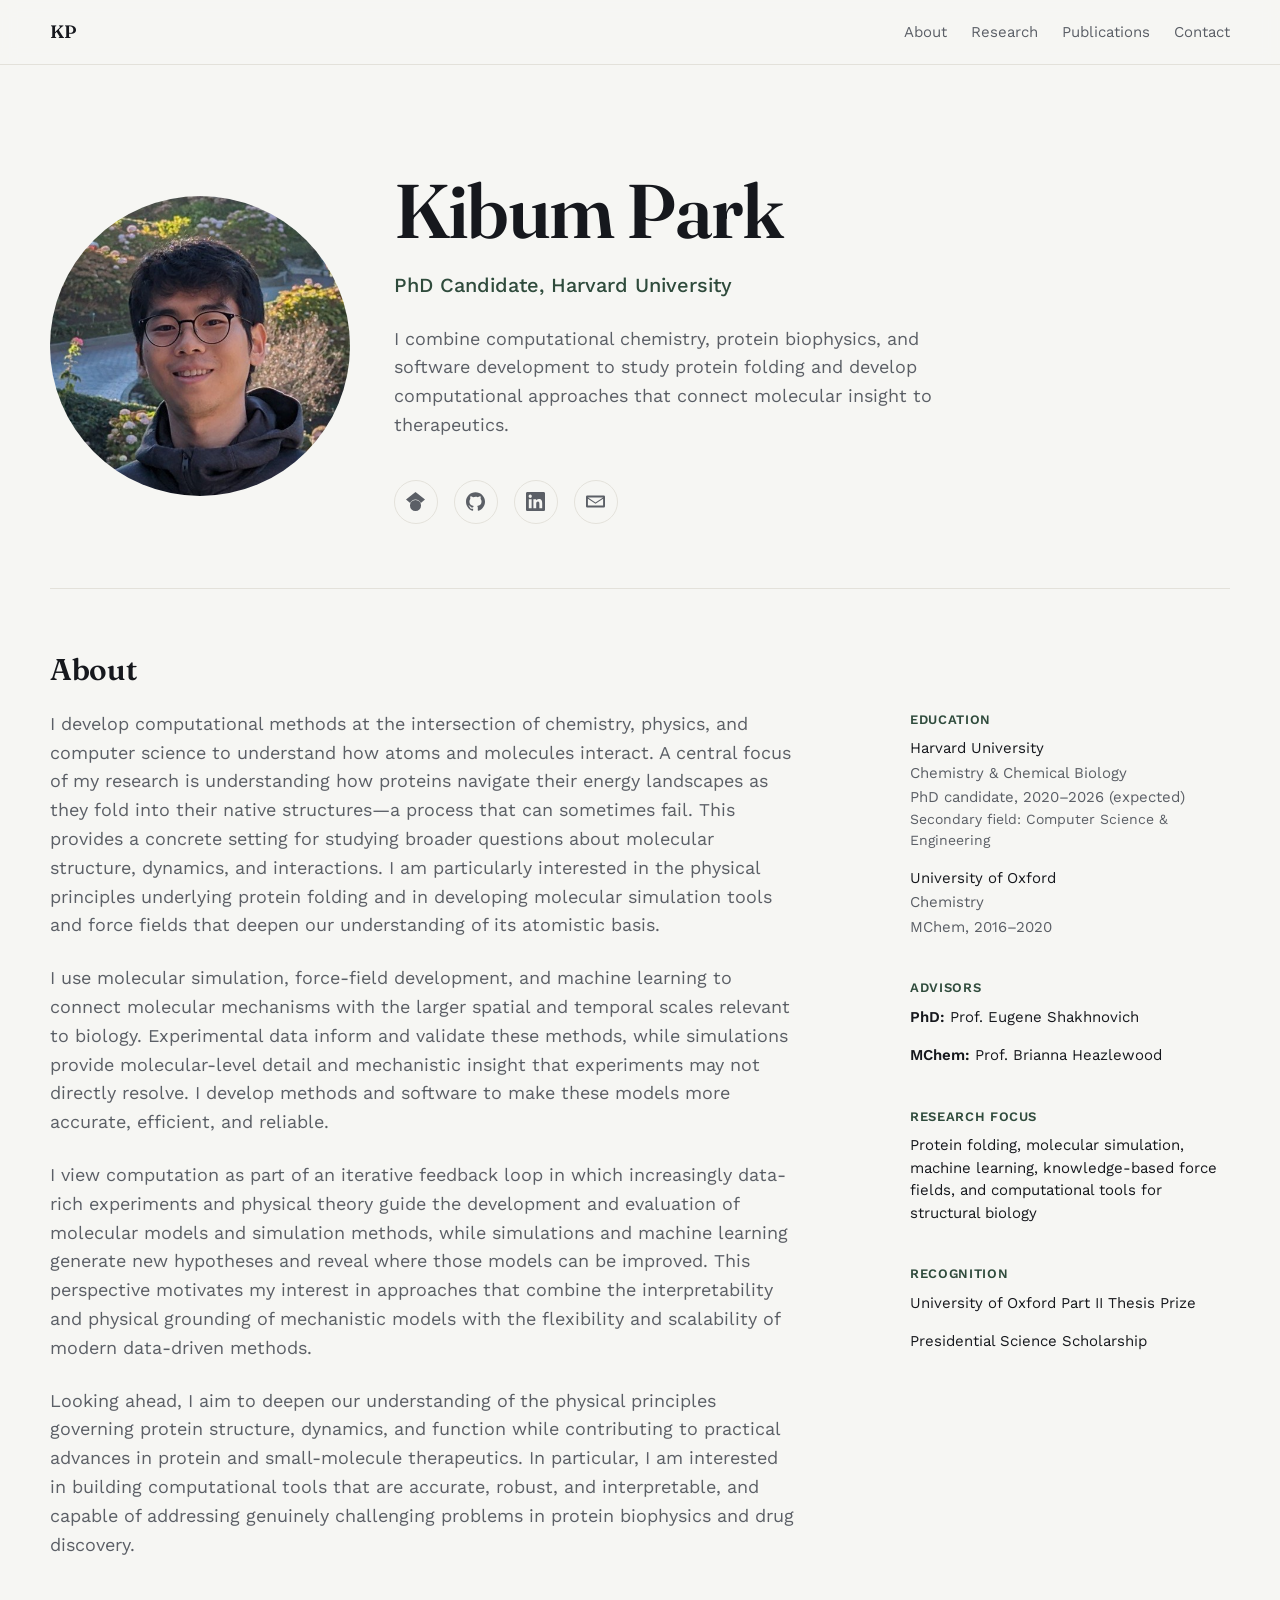
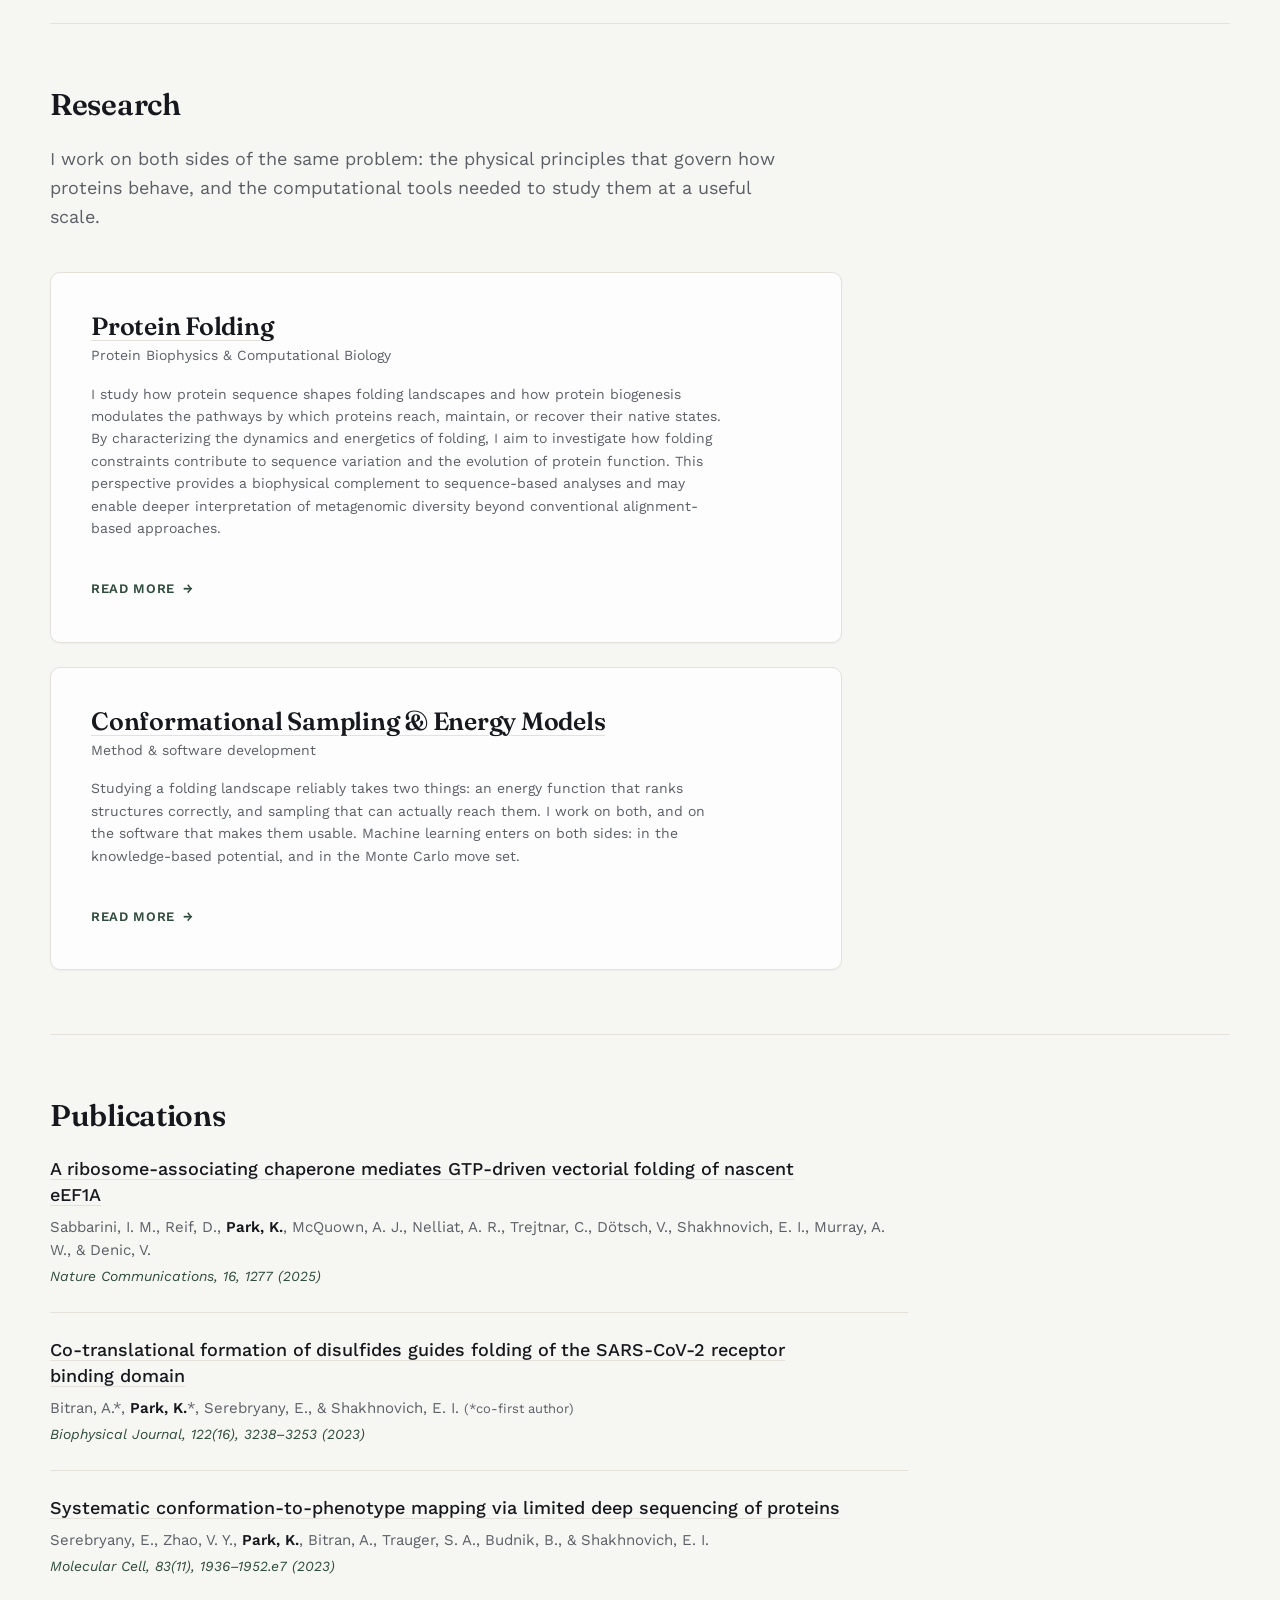
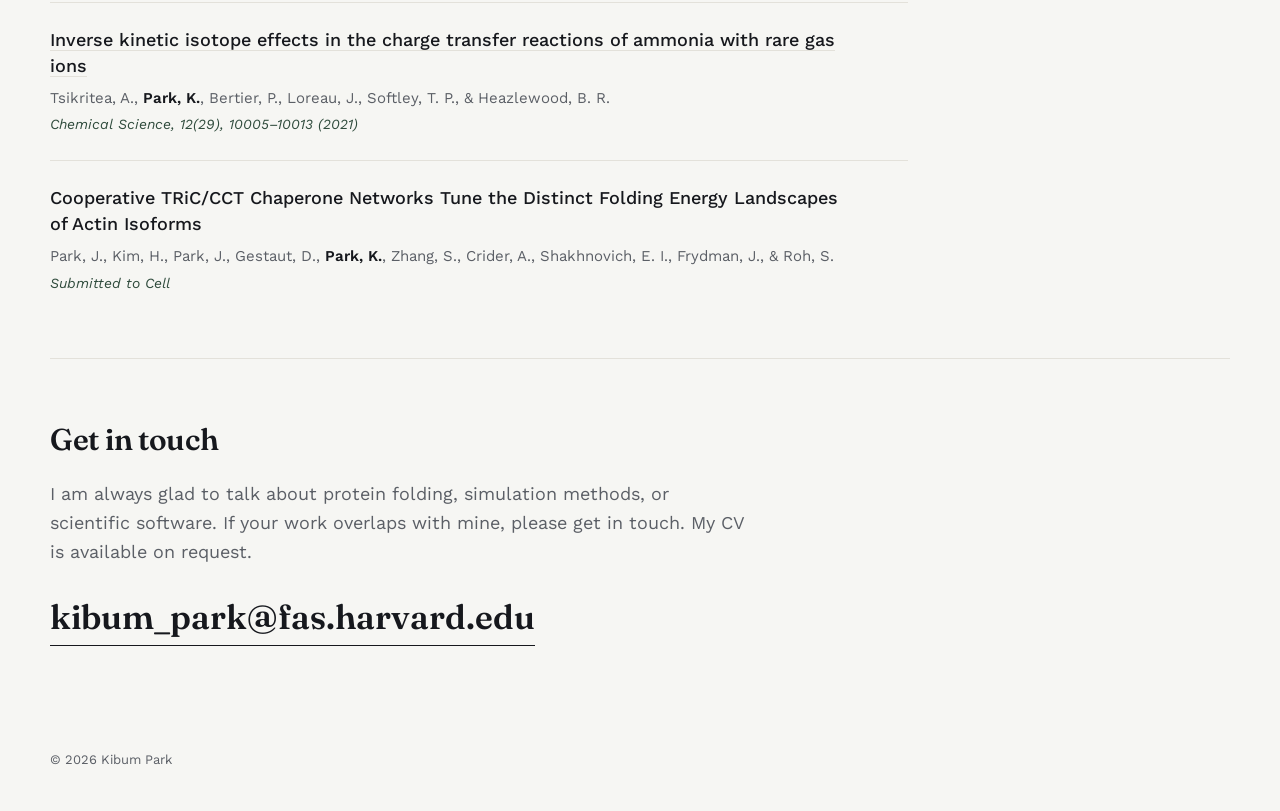
==== commit 5ee86533: "Research section updated" ====
--- a/index.html
+++ b/index.html
@@ -252,20 +252,20 @@
           <div class="project-head">
             <h3>
               <a href="research/protein-folding.html">
-                Protein Folding &amp; Quality Control
+                Protein Folding
               </a>
             </h3>
             <span class="project-meta">Protein Biophysics &amp; Computational Biology</span>
           </div>
 
           <p class="project-desc">
-            I study how protein sequence shapes folding landscapes and how cellular factors—including chaperones and cotranslational folding—modulate the pathways by which proteins reach, maintain, or recover their native states. By characterizing the dynamics and energetics of folding, I aim to understand how cellular folding environments buffer sequence variation and shape the evolution of functional proteins. This biophysical perspective can add a new dimension to sequence-based analyses, enabling deeper insights from large metagenomic datasets beyond conventional alignment-based approaches.
+            I study how protein sequence shapes folding landscapes and how protein biogenesis modulates the pathways by which proteins reach, maintain, or recover their native states. By characterizing the dynamics and energetics of folding, I aim to investigate how folding constraints contribute to sequence variation and the evolution of protein function. This perspective provides a biophysical complement to sequence-based analyses and may enable deeper interpretation of metagenomic diversity beyond conventional alignment-based approaches.
           </p>
 
           <a
             class="project-more"
             href="research/protein-folding.html"
-            aria-label="Read more about Protein Folding &amp; Quality Control"
+            aria-label="Read more about Protein Folding"
           >
             Read more <span class="arrow" aria-hidden="true">&rarr;</span>
           </a>
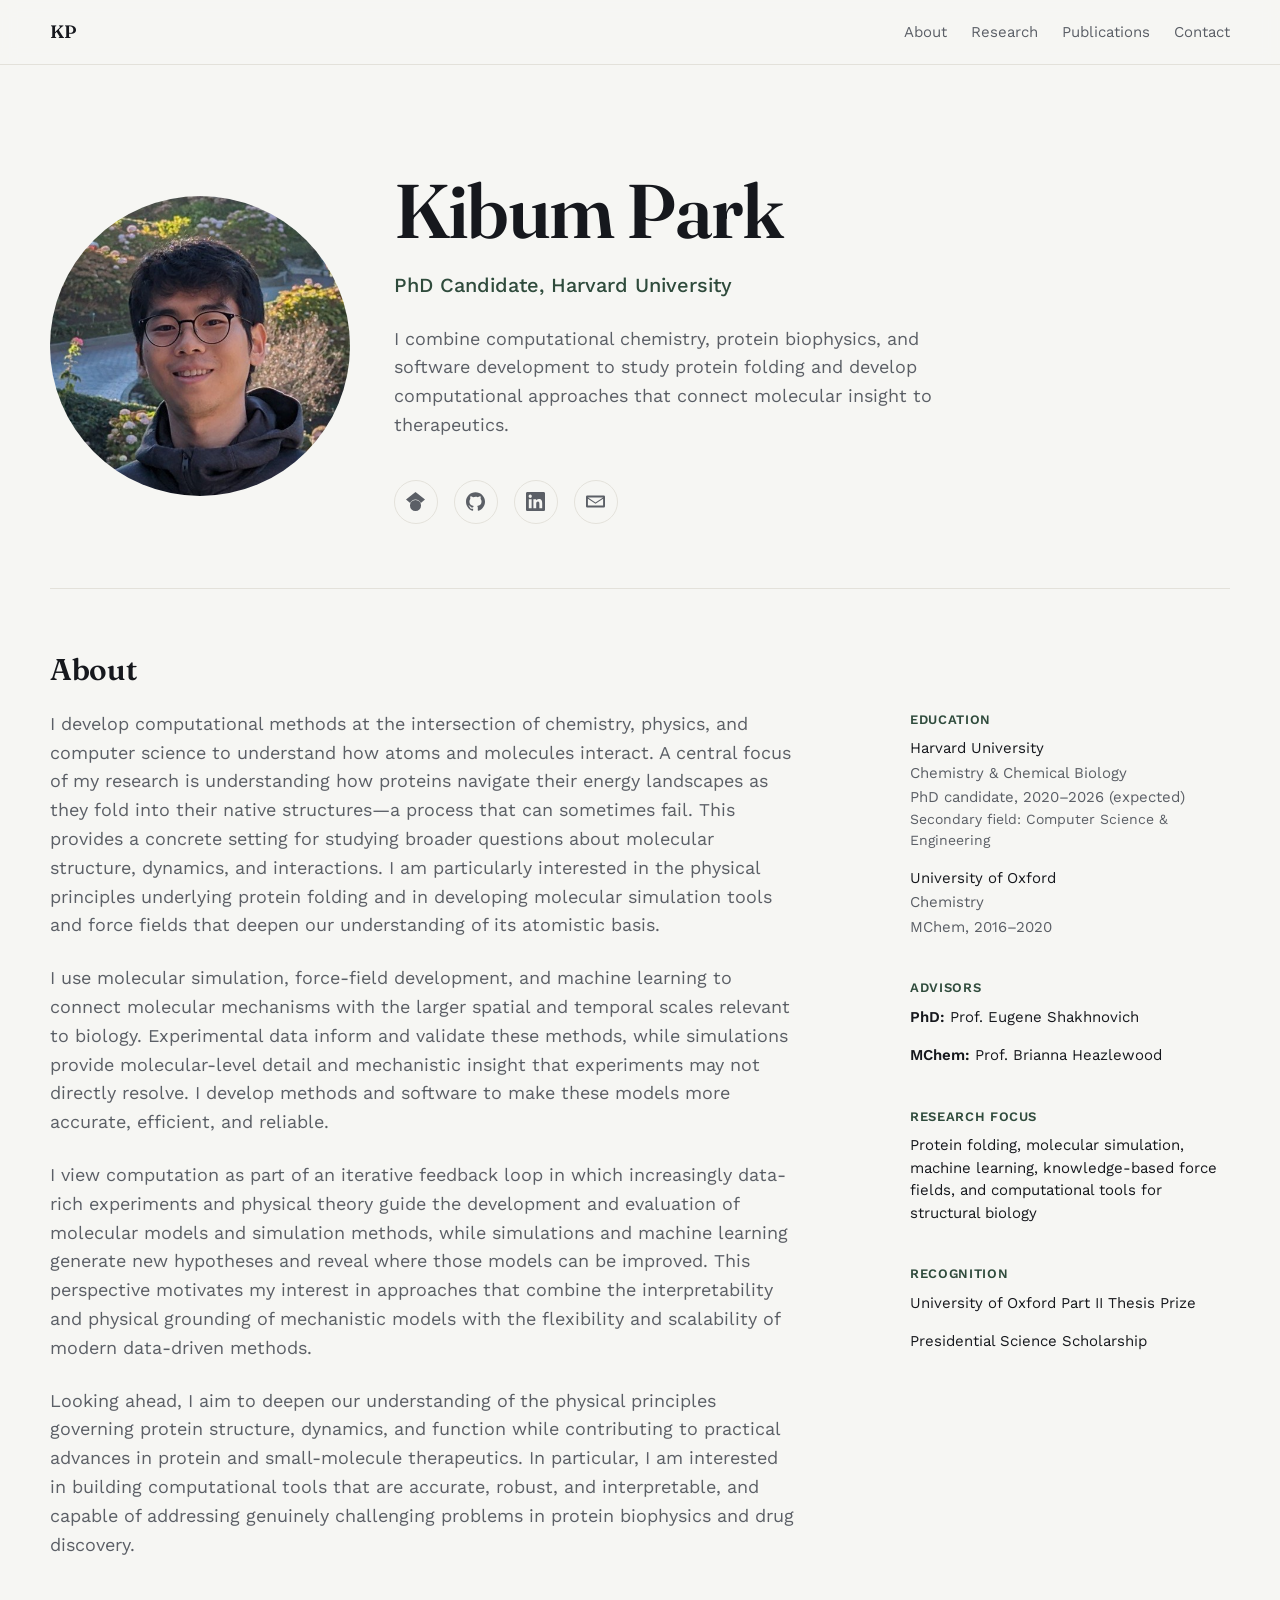
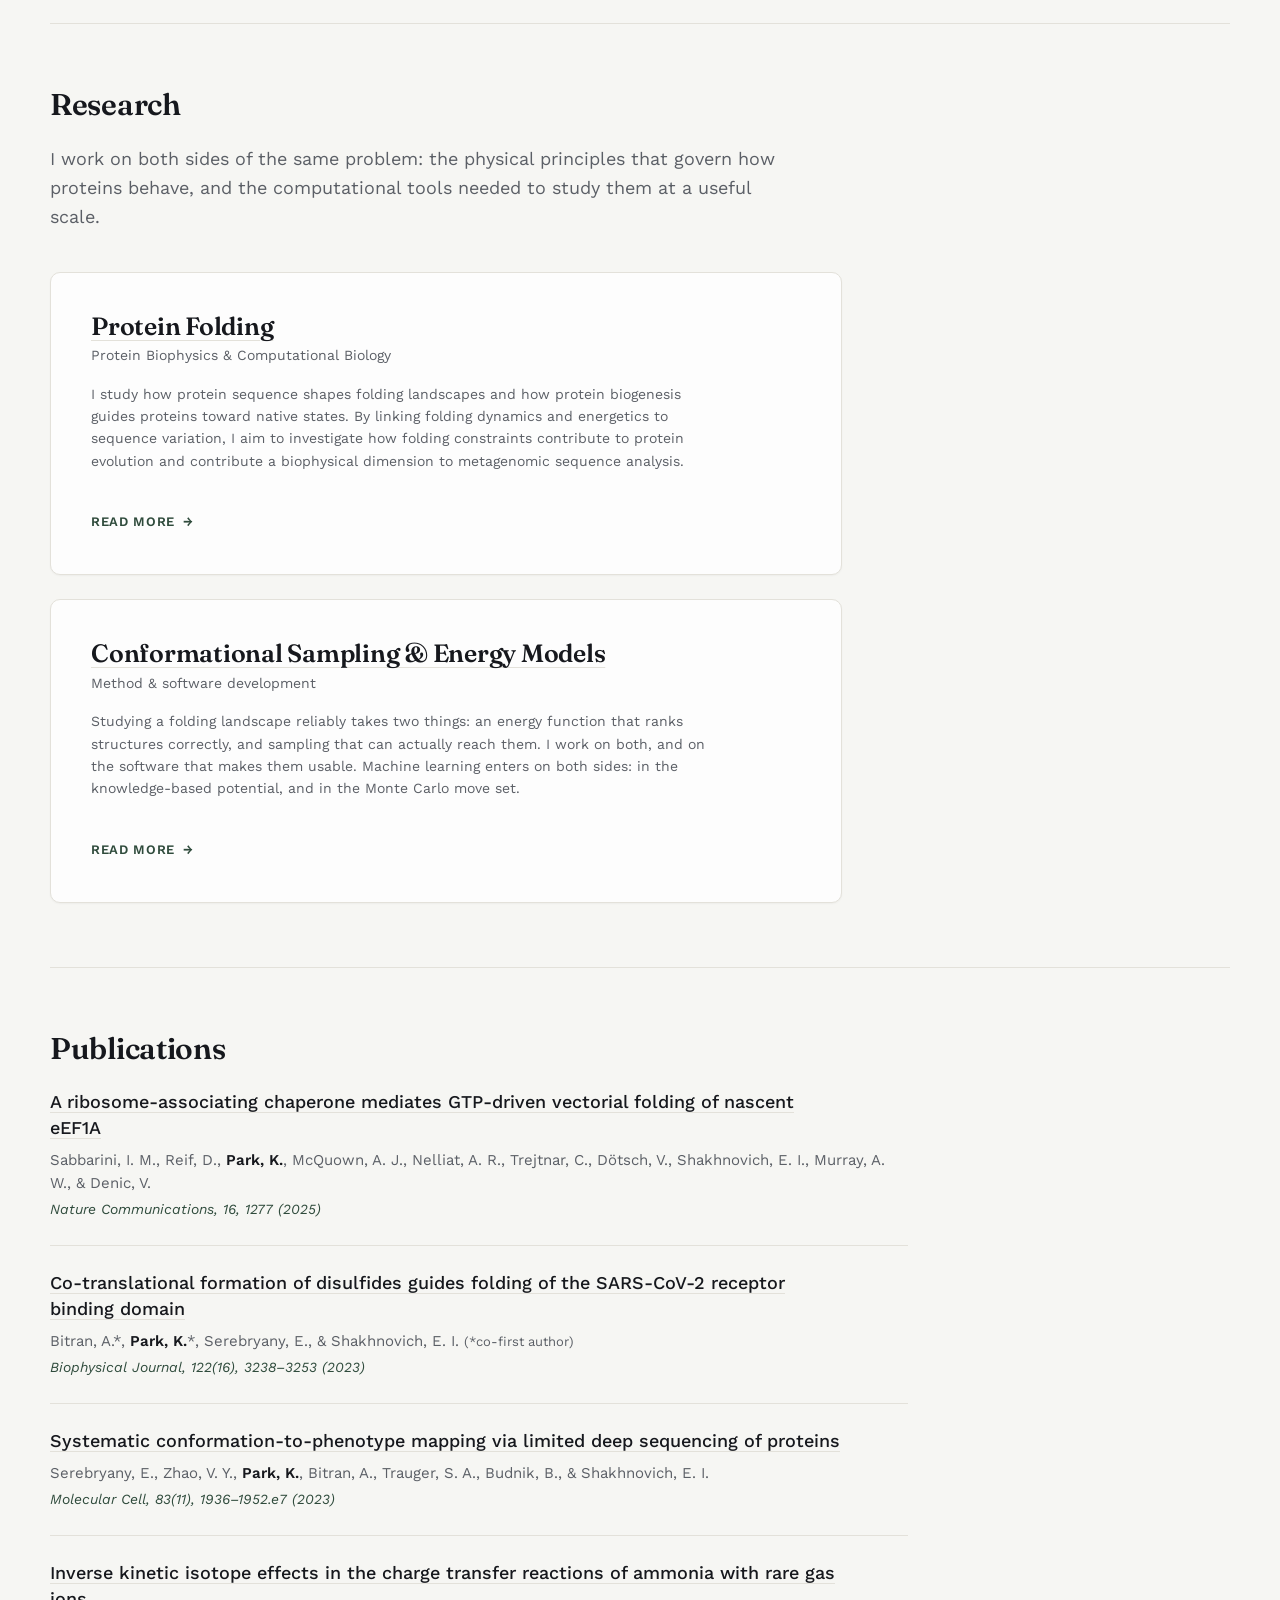
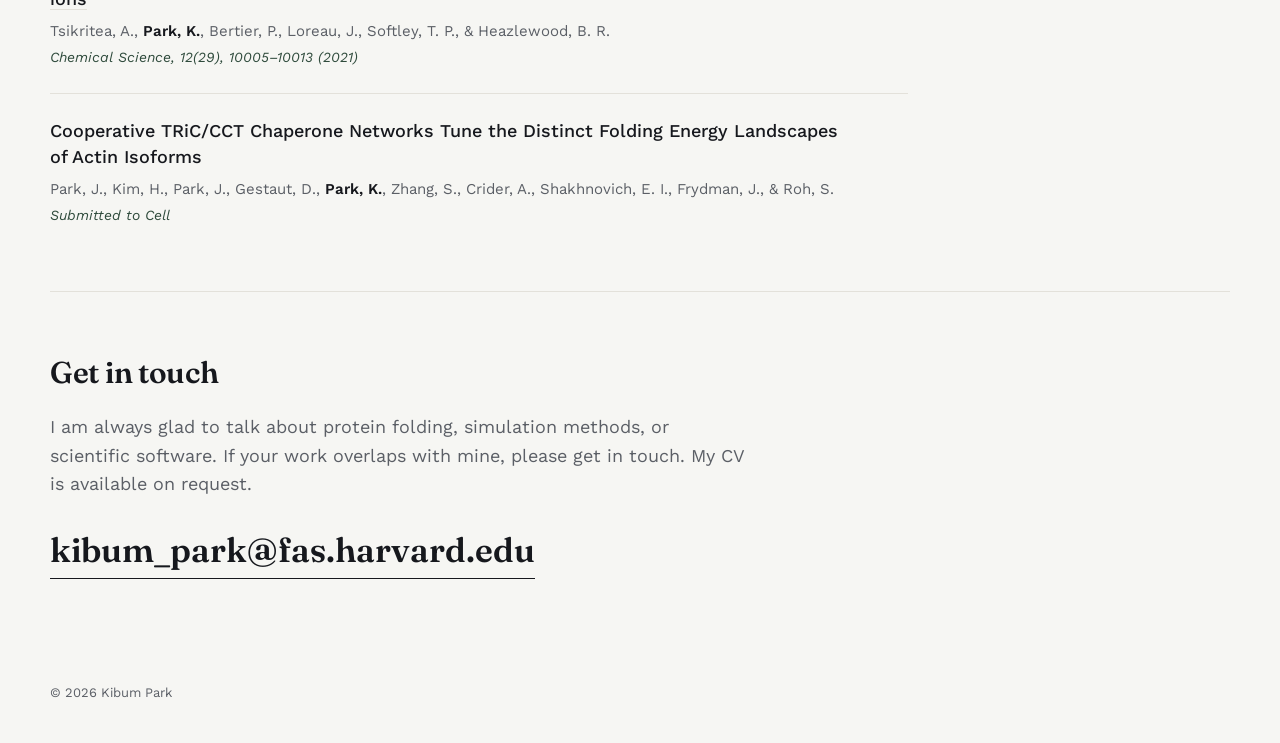
==== commit b9be1042: "Research section updated" ====
--- a/index.html
+++ b/index.html
@@ -259,7 +259,7 @@
           </div>
 
           <p class="project-desc">
-            I study how protein sequence shapes folding landscapes and how protein biogenesis modulates the pathways by which proteins reach, maintain, or recover their native states. By characterizing the dynamics and energetics of folding, I aim to investigate how folding constraints contribute to sequence variation and the evolution of protein function. This perspective provides a biophysical complement to sequence-based analyses and may enable deeper interpretation of metagenomic diversity beyond conventional alignment-based approaches.
+            I study how protein sequence shapes folding landscapes and how protein biogenesis guides proteins toward native states. By linking folding dynamics and energetics to sequence variation, I aim to investigate how folding constraints contribute to protein evolution and contribute a biophysical dimension to metagenomic sequence analysis.
           </p>
 
           <a
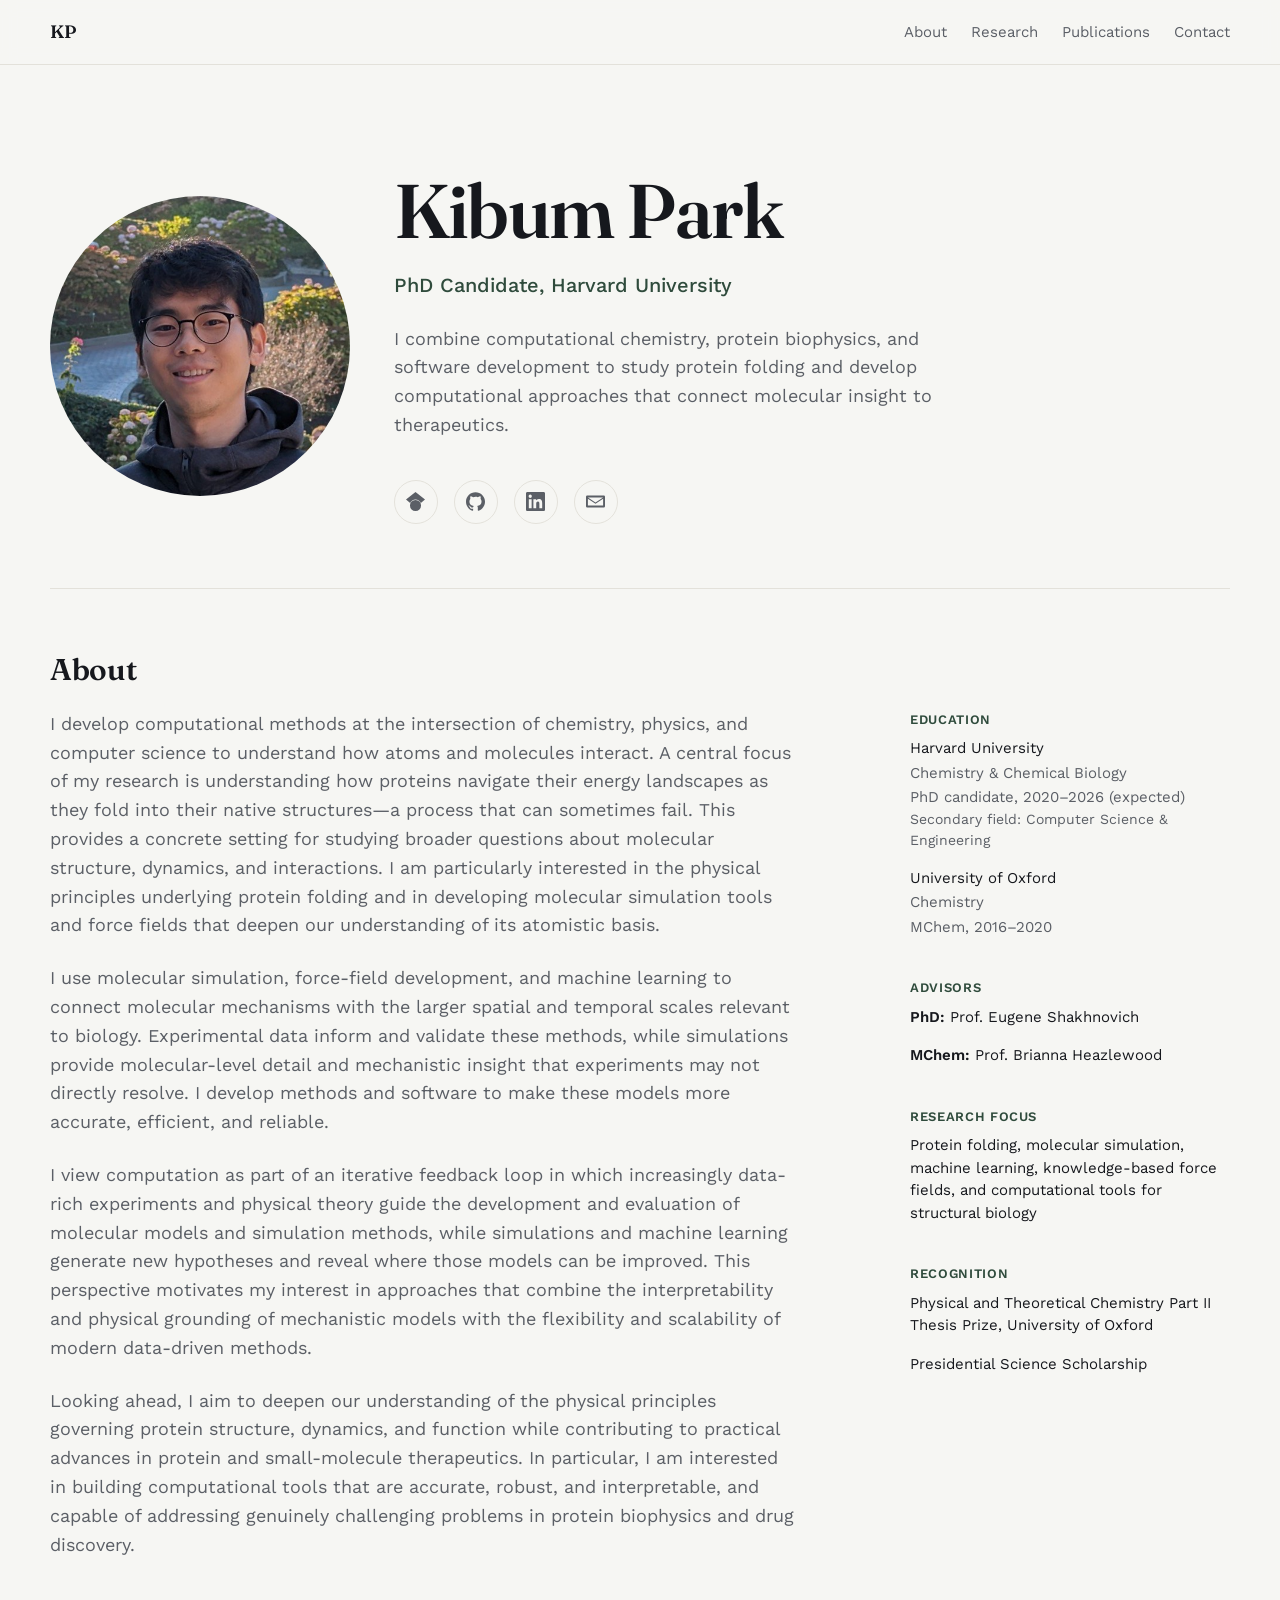
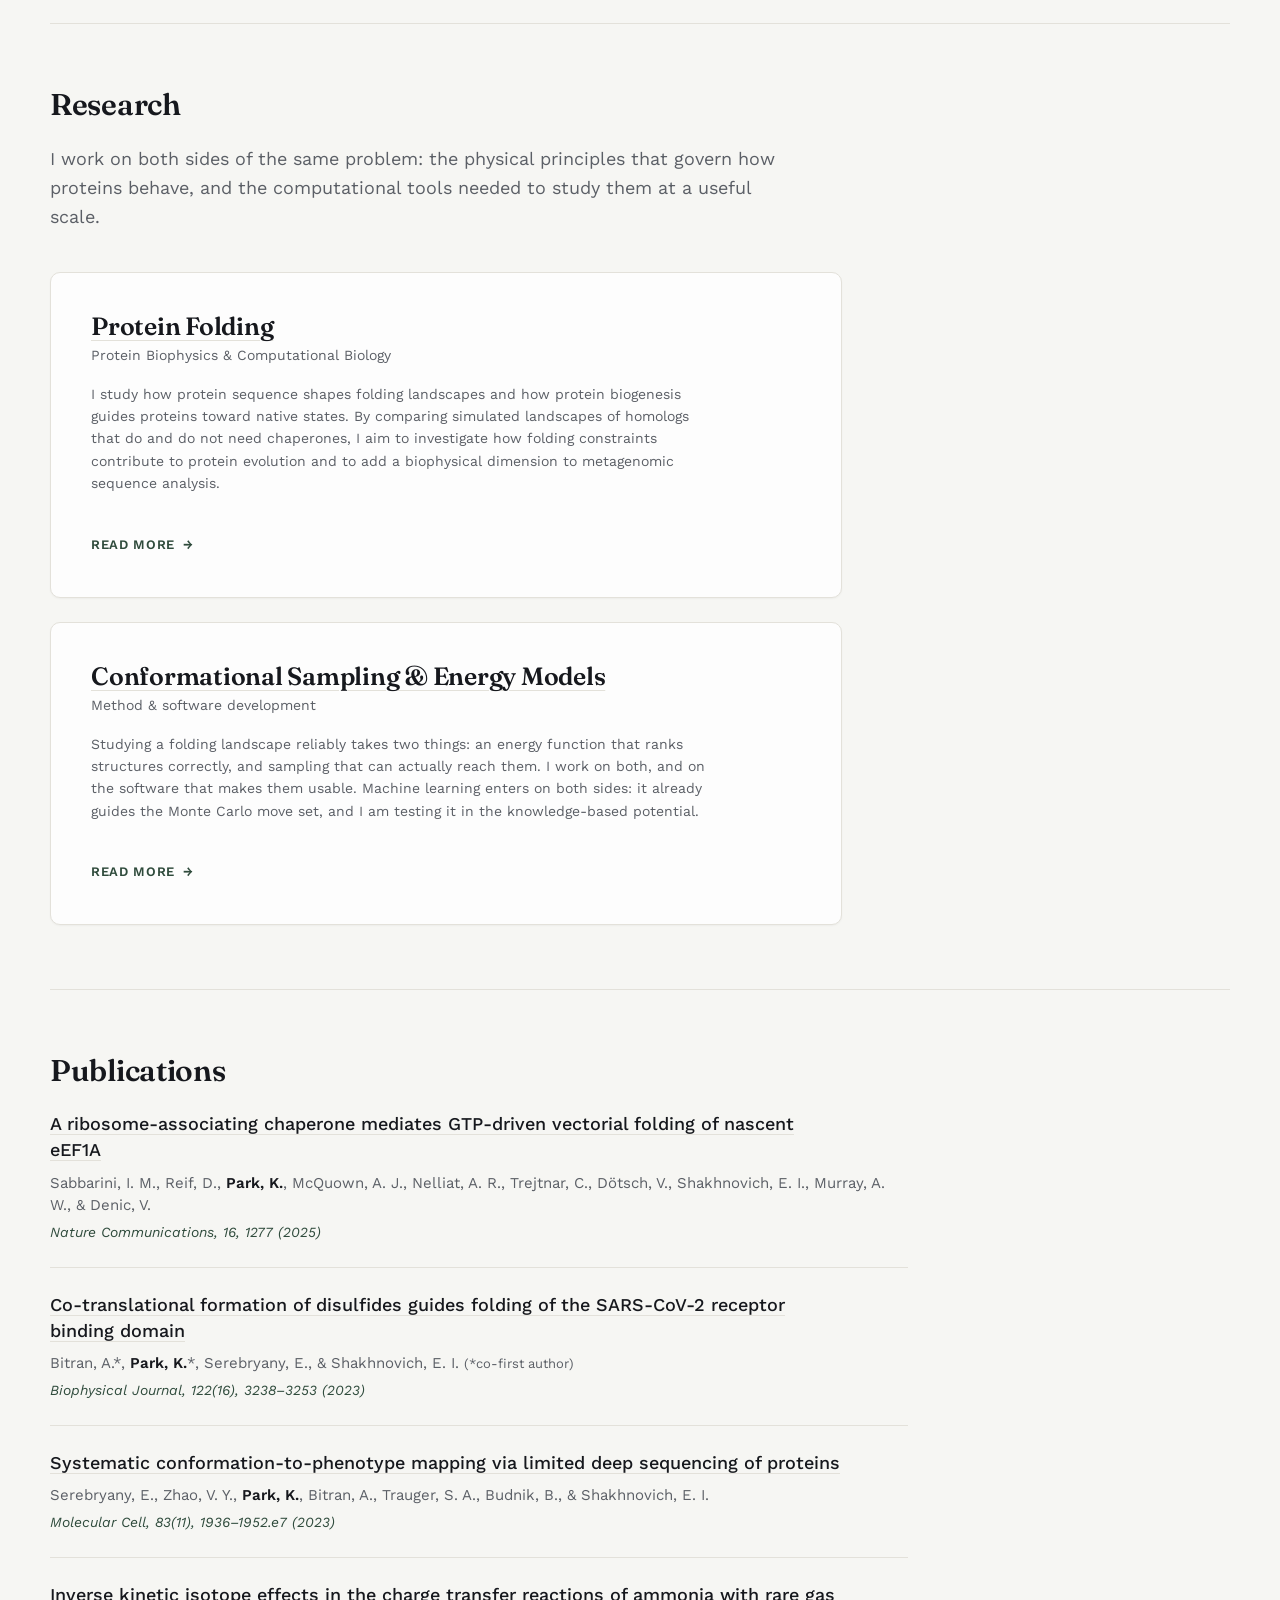
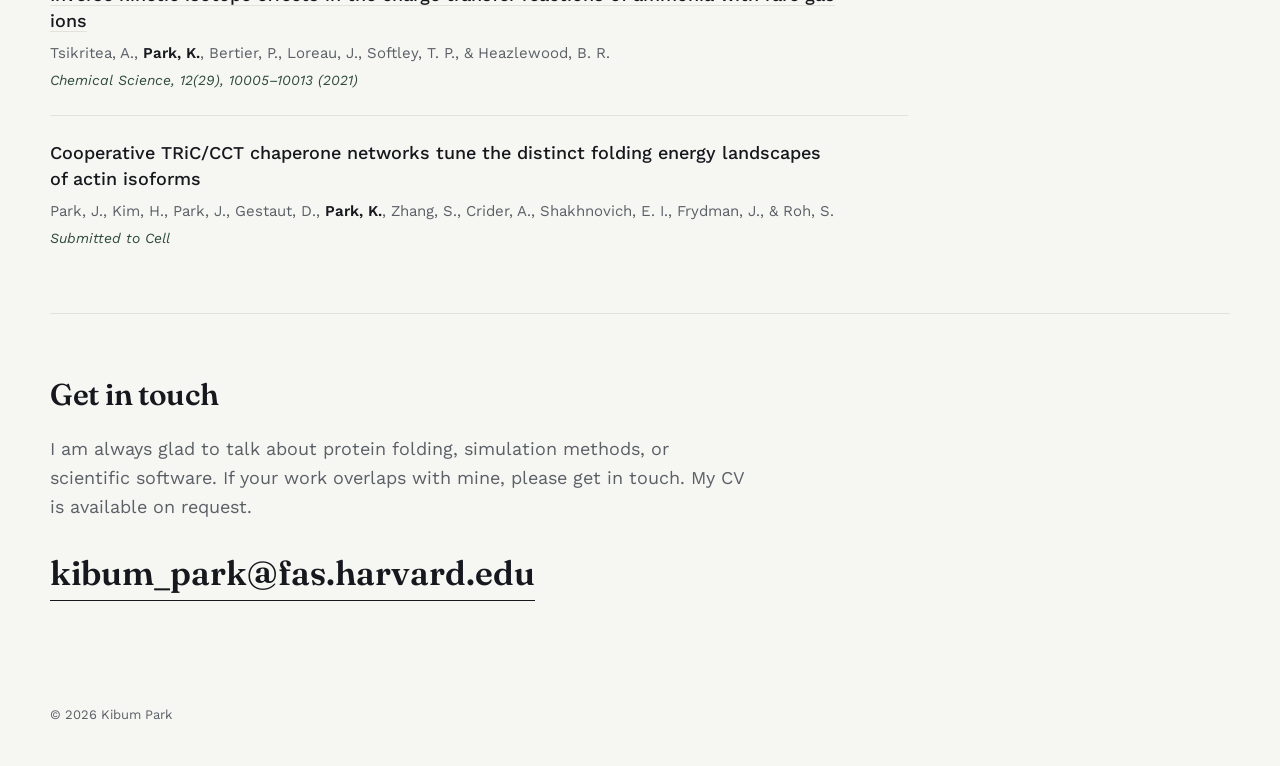
==== commit 6540b603: "Research section updated" ====
--- a/index.html
+++ b/index.html
@@ -8,7 +8,7 @@
 
   <meta
     name="description"
-    content="Kibum Park is a computational chemist (PhD candidate at Harvard) studying protein folding and quality control specialized in molecular simulation, knowledge-based force fields development, and scientific software engineering."
+    content="Kibum Park is a Harvard PhD candidate developing molecular simulation methods, knowledge-based potentials, and scientific software to study protein folding."
   />
   <meta name="author" content="Kibum Park" />
   <link rel="canonical" href="https://kibumpark-chem.github.io/" />
@@ -24,7 +24,7 @@
   <meta property="og:title" content="Kibum Park — Computational Chemistry and Protein Biophysics" />
   <meta
     property="og:description"
-    content="PhD candidate at Harvard studying protein folding and quality control through molecular simulation, knowledge-based force fields, and scientific software development."
+    content="PhD candidate at Harvard studying protein folding through molecular simulation, knowledge-based force fields, and scientific software development."
   />
   <meta property="og:image" content="https://kibumpark-chem.github.io/resources/main/photo.jpg" />
   <meta name="twitter:card" content="summary" />
@@ -228,7 +228,7 @@
           <div>
             <dt>Recognition</dt>
 
-            <dd>University of Oxford Part II Thesis Prize</dd>
+            <dd>Physical and Theoretical Chemistry Part II Thesis Prize, University of Oxford</dd>
             <dd>Presidential Science Scholarship</dd>
           </div>
         </dl>
@@ -259,7 +259,7 @@
           </div>
 
           <p class="project-desc">
-            I study how protein sequence shapes folding landscapes and how protein biogenesis guides proteins toward native states. By linking folding dynamics and energetics to sequence variation, I aim to investigate how folding constraints contribute to protein evolution and contribute a biophysical dimension to metagenomic sequence analysis.
+            I study how protein sequence shapes folding landscapes and how protein biogenesis guides proteins toward native states. By comparing simulated landscapes of homologs that do and do not need chaperones, I aim to investigate how folding constraints contribute to protein evolution and to add a biophysical dimension to metagenomic sequence analysis.
           </p>
 
           <a
@@ -286,8 +286,9 @@
             Studying a folding landscape reliably takes two things: an energy
             function that ranks structures correctly, and sampling that can
             actually reach them. I work on both, and on the software that makes
-            them usable. Machine learning enters on both sides: in the
-            knowledge-based potential, and in the Monte Carlo move set.
+            them usable. Machine learning enters on both sides: it already
+            guides the Monte Carlo move set, and I am testing it in the
+            knowledge-based potential.
           </p>
 
           <a
@@ -399,7 +400,7 @@
 
         <li class="pub last-visible-publication">
           <p class="pub-title">
-            Cooperative TRiC/CCT Chaperone Networks Tune the Distinct Folding Energy Landscapes of Actin Isoforms
+            Cooperative TRiC/CCT chaperone networks tune the distinct folding energy landscapes of actin isoforms
           </p>
 
           <p class="pub-authors">
@@ -430,8 +431,8 @@
           </p>
 
           <p class="pub-authors">
-            Barba-Aliaga, M., <strong>Park, K.</strong>, et al.,
-            Shakhnovich, E. I., &amp; Denic, V.
+            Barba-Aliaga, M., <strong>Park, K.</strong>, Reif, D., Sabbarini, I. M.,
+            Nelliat, A. R., Tu, B., Shakhnovich, E. I., &amp; Denic, V.
           </p>
 
           <p class="pub-venue">In preparation</p>
--- a/style.css
+++ b/style.css
@@ -828,6 +828,22 @@
   font-size: 18px;
 }
 
+/* A section runs to several paragraphs now, and the global `p { margin: 0 }`
+   would set them solid, so the rhythm has to be restored here. */
+.detail p + p {
+  margin-top: var(--space-3);
+}
+
+/* Subsection heading. It deliberately takes no counter -- the numerals belong
+   to the h2s, so an h3 reads as a subdivision of one rather than a peer -- and
+   it leans on space above to separate it from the paragraph it follows. */
+.detail h3 {
+  margin-top: var(--space-4);
+  margin-bottom: var(--space-2);
+  font-size: 19px;
+  letter-spacing: -0.01em;
+}
+
 .detail p strong {
   color: var(--ink);
   font-weight: 600;
